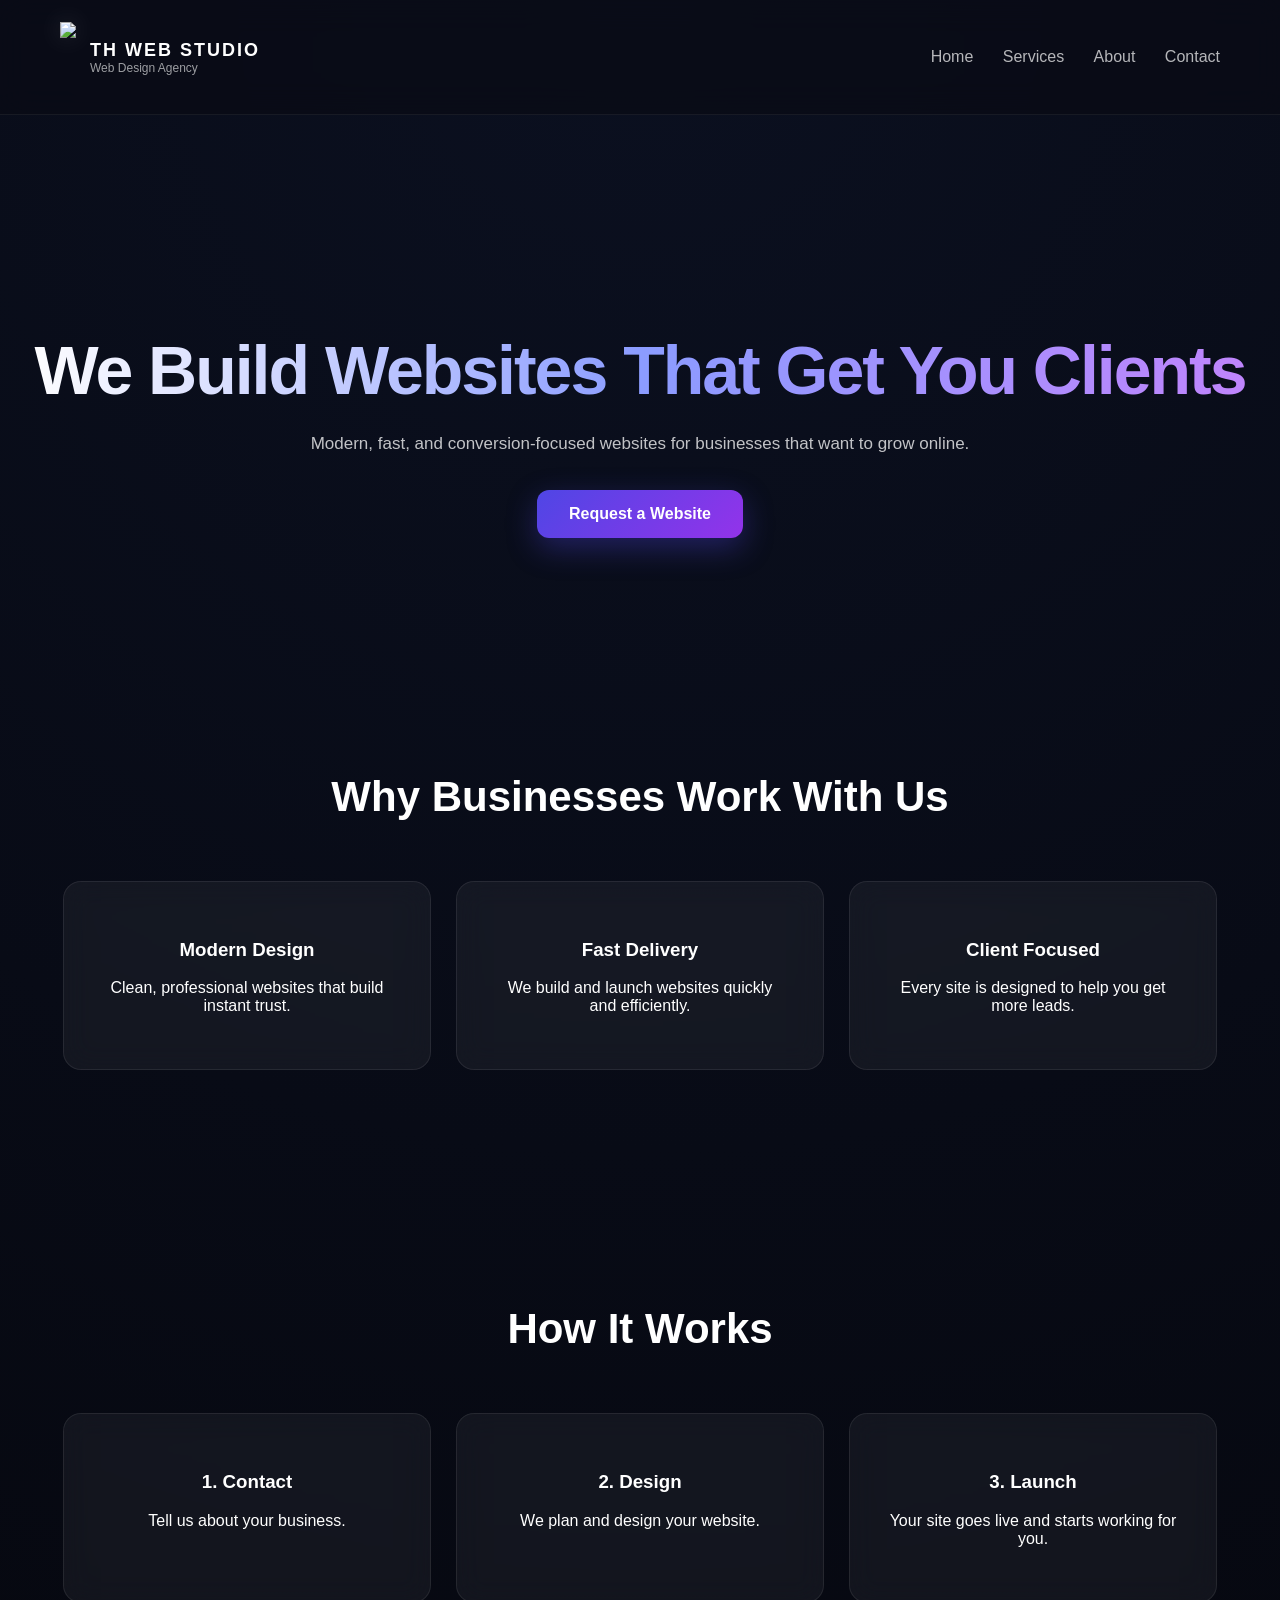
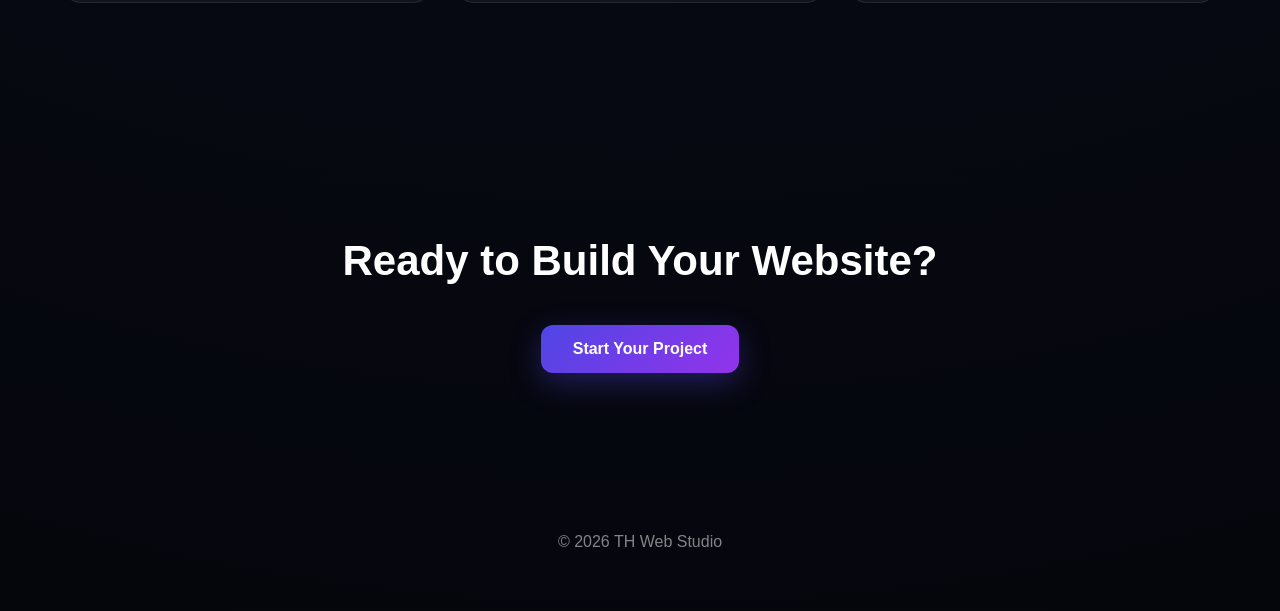
==== index.html @ d5290f15 "Update index.html" ====
<!DOCTYPE html>

<html>

<head>

<title>TH Web Studio</title>

<link rel="stylesheet" href="style.css">

</head>

<body>

<header>

  <div class="logo">

    <img src="logo.png">

    <div>

      <div class="brand-title">TH WEB STUDIO</div>

      <div class="brand-sub">Web Design Agency</div>

    </div>

  </div>

  <nav>

    <a href="index.html">Home</a>

    <a href="services.html">Services</a>

    <a href="about.html">About</a>

    <a href="contact.html">Contact</a>

  </nav>

</header>

<section class="hero">

  <h1>We Build Websites That Get You Clients</h1>

  <p>Modern, fast, and conversion-focused websites for businesses that want to grow online.</p>

  <a class="btn" href="contact.html">Request a Website</a>

</section>

<section class="section">

  <h1>Why Businesses Work With Us</h1>

  <div class="cards">

    <div class="card">

      <h3>Modern Design</h3>

      <p>Clean, professional websites that build instant trust.</p>

    </div>

    <div class="card">

      <h3>Fast Delivery</h3>

      <p>We build and launch websites quickly and efficiently.</p>

    </div>

    <div class="card">

      <h3>Client Focused</h3>

      <p>Every site is designed to help you get more leads.</p>

    </div>

  </div>

</section>

<section class="section">

  <h1>How It Works</h1>

  <div class="cards">

    <div class="card">

      <h3>1. Contact</h3>

      <p>Tell us about your business.</p>

    </div>

    <div class="card">

      <h3>2. Design</h3>

      <p>We plan and design your website.</p>

    </div>

    <div class="card">

      <h3>3. Launch</h3>

      <p>Your site goes live and starts working for you.</p>

    </div>

  </div>

</section>

<section class="section">

  <h1>Ready to Build Your Website?</h1>

  <a class="btn" href="contact.html">Start Your Project</a>

</section>

<footer>© 2026 TH Web Studio</footer>

</body>

</html>
---- style.css ----
body {
  margin: 0;
  font-family: Arial, sans-serif;
  background: radial-gradient(circle at top, #0b1020, #05060c);
  color: white;
  overflow-x: hidden;
}

/* ===== HEADER ===== */
header {
  display: flex;
  justify-content: space-between;
  align-items: center;
  padding: 22px 60px;
  position: sticky;
  top: 0;
  background: rgba(10, 12, 20, 0.65);
  backdrop-filter: blur(16px);
  border-bottom: 1px solid rgba(255,255,255,0.06);
  z-index: 100;
}

.logo {
  display: flex;
  align-items: center;
  gap: 14px;
}

.logo img {
  height: 70px;
  width: auto;
  filter: drop-shadow(0 0 12px rgba(255,255,255,0.15));
}

.brand-title {
  font-size: 18px;
  font-weight: bold;
  letter-spacing: 2px;
}

.brand-sub {
  font-size: 12px;
  opacity: 0.6;
}

nav a {
  color: white;
  text-decoration: none;
  margin-left: 25px;
  opacity: 0.7;
  position: relative;
  transition: 0.3s;
}

nav a:hover {
  opacity: 1;
}

nav a::after {
  content: "";
  position: absolute;
  left: 0;
  bottom: -6px;
  width: 0%;
  height: 2px;
  background: linear-gradient(90deg, #6366f1, #a855f7);
  transition: 0.3s;
}

nav a:hover::after {
  width: 100%;
}

/* ===== HERO (FINAL BOSS STYLE) ===== */
.hero {
  text-align: center;
  padding: 160px 20px 100px;
  animation: fadeUp 1s ease-out;
}

.hero h1 {
  font-size: 68px;
  margin-bottom: 20px;
  letter-spacing: -2px;
  background: linear-gradient(90deg, #ffffff, #8b9cff, #c084fc);
  -webkit-background-clip: text;
  -webkit-text-fill-color: transparent;
}

.hero p {
  max-width: 700px;
  margin: auto;
  opacity: 0.75;
  line-height: 1.8;
  font-size: 17px;
}

/* ===== BUTTON ===== */
.btn {
  display: inline-block;
  padding: 15px 32px;
  background: linear-gradient(135deg, #4f46e5, #9333ea);
  color: white;
  text-decoration: none;
  font-weight: bold;
  border-radius: 12px;
  margin-top: 30px;
  transition: 0.3s;
  box-shadow: 0 10px 30px rgba(79, 70, 229, 0.35);
}

.btn:hover {
  transform: translateY(-4px) scale(1.05);
  box-shadow: 0 20px 50px rgba(79, 70, 229, 0.5);
}

/* ===== SECTIONS ===== */
.section {
  padding: 100px 20px;
  text-align: center;
}

.section h1 {
  font-size: 42px;
  margin-bottom: 10px;
}

/* ===== CARDS (PREMIUM GLASS) ===== */
.cards {
  display: flex;
  gap: 25px;
  justify-content: center;
  margin-top: 60px;
  flex-wrap: wrap;
}

.card {
  background: rgba(255,255,255,0.05);
  border: 1px solid rgba(255,255,255,0.08);
  padding: 38px;
  border-radius: 18px;
  width: 290px;
  backdrop-filter: blur(14px);
  transition: 0.4s;
}

.card:hover {
  transform: translateY(-12px) scale(1.03);
  background: rgba(255,255,255,0.08);
}

/* ===== FORM ===== */
form {
  max-width: 520px;
  margin: auto;
  display: flex;
  flex-direction: column;
  gap: 15px;
}

input, textarea {
  padding: 14px;
  border-radius: 10px;
  border: none;
  outline: none;
  background: rgba(255,255,255,0.06);
  color: white;
}

/* ===== FOOTER ===== */
footer {
  text-align: center;
  padding: 60px;
  opacity: 0.5;
}

/* ===== ANIMATION ===== */
@keyframes fadeUp {
  from {
    opacity: 0;
    transform: translateY(20px);
  }
  to {
    opacity: 1;
    transform: translateY(0);
  }
}
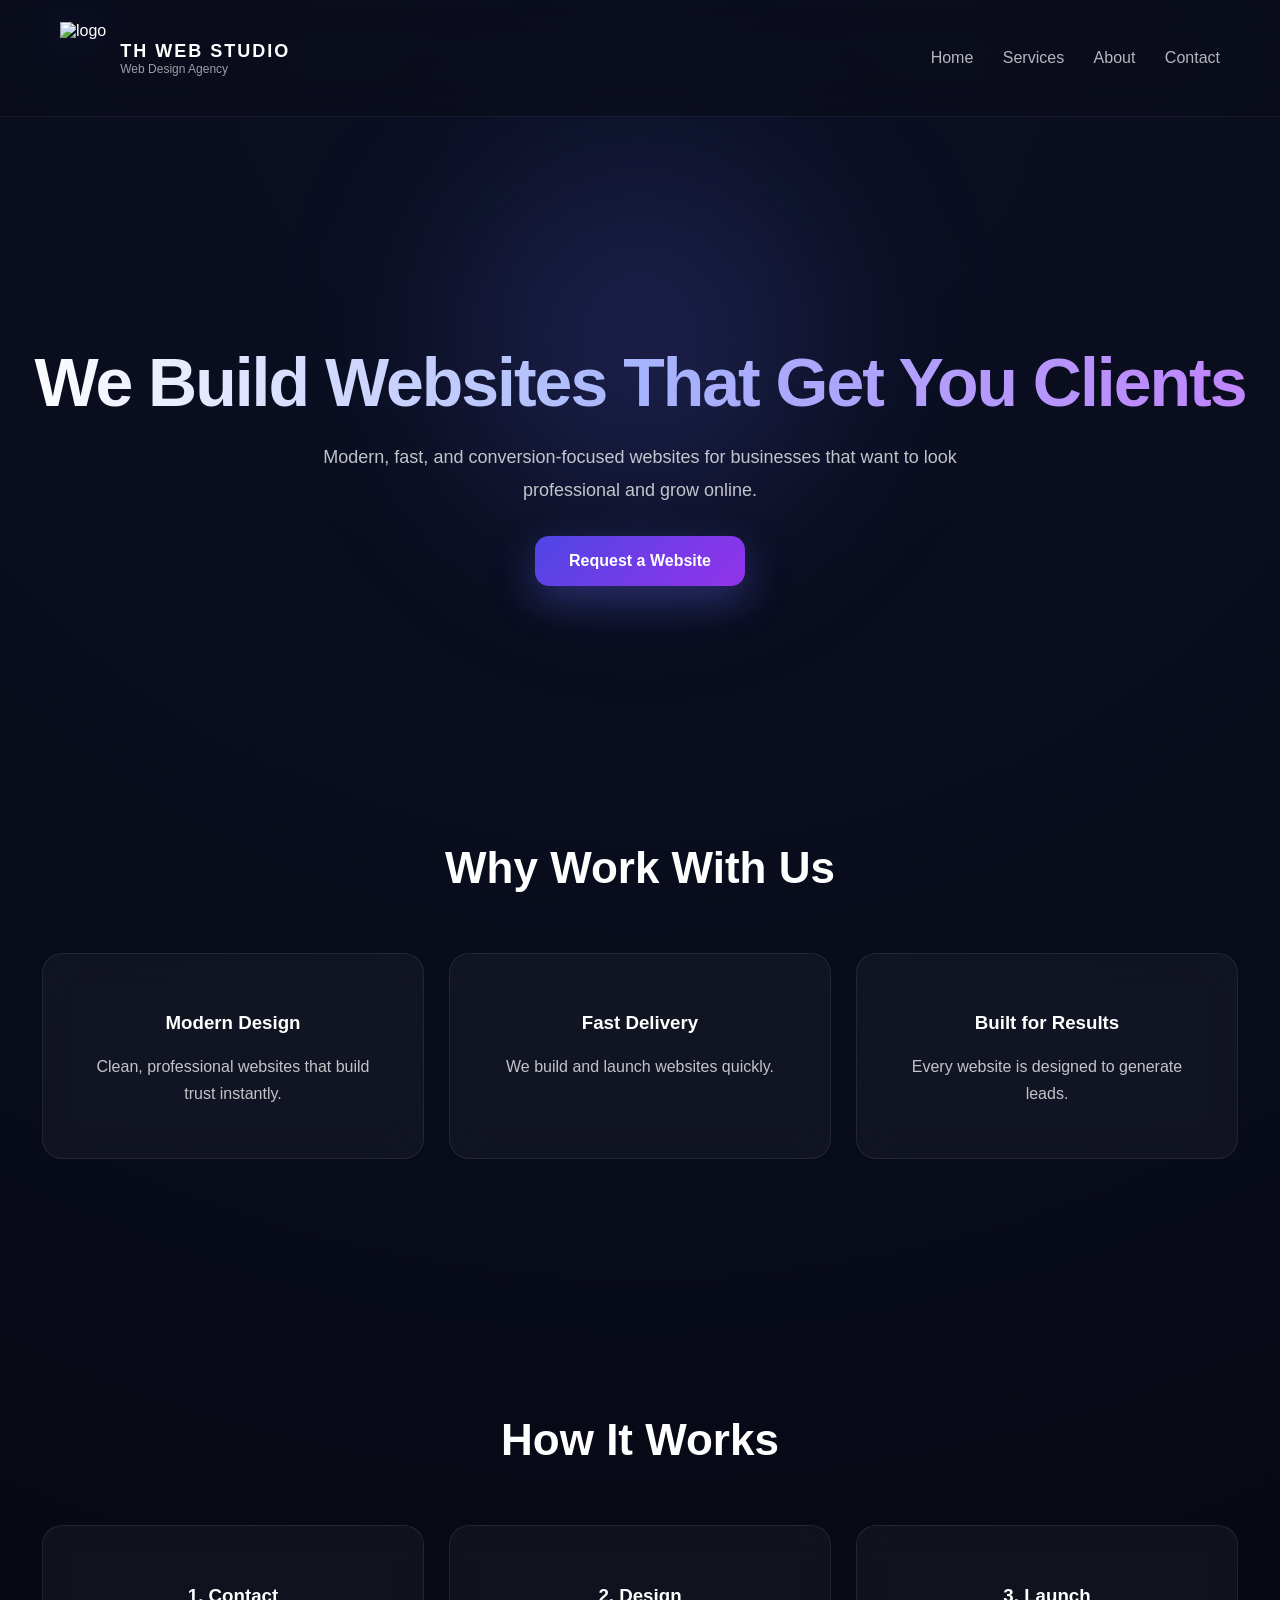
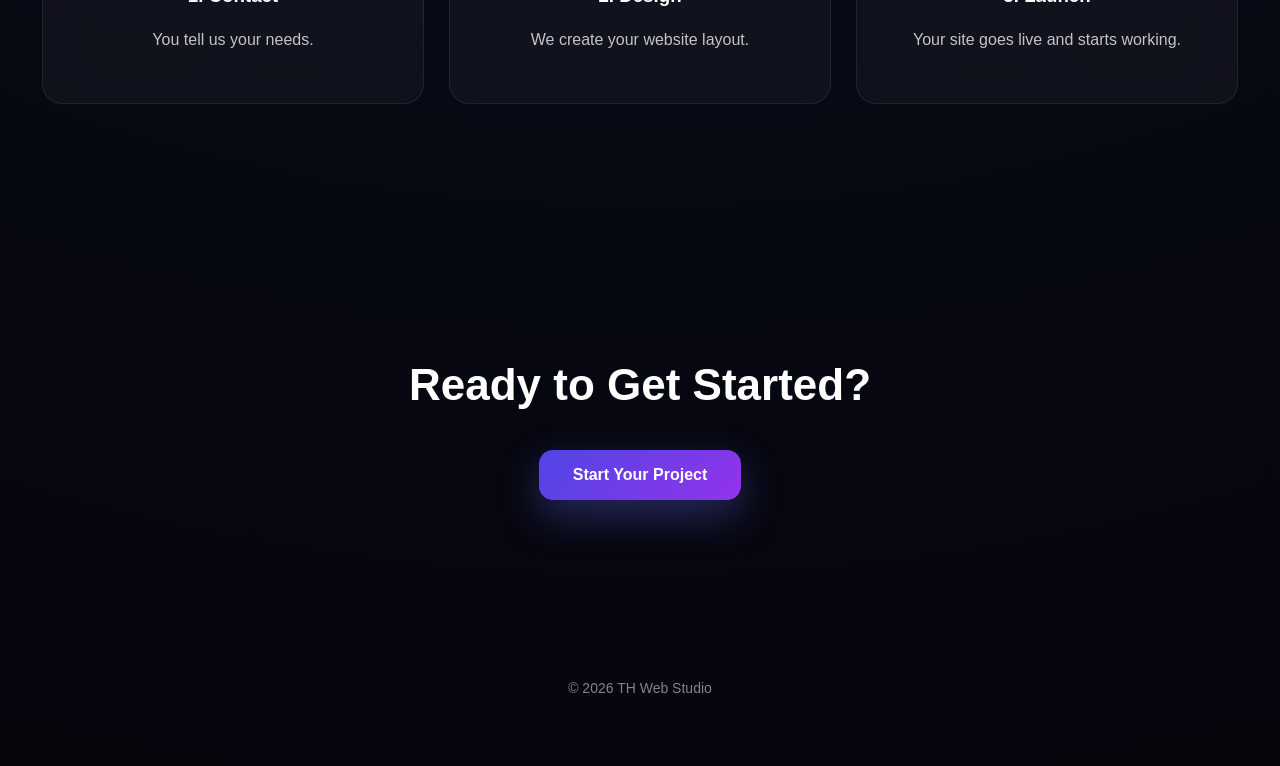
==== commit 4bd64ee4: "Update index.html" ====
--- a/index.html
+++ b/index.html
@@ -1,135 +1,83 @@
 <!DOCTYPE html>
-
 <html>
-
 <head>
-
-<title>TH Web Studio</title>
-
-<link rel="stylesheet" href="style.css">
-
+  <title>TH Web Studio</title>
+  <link rel="stylesheet" href="style.css">
 </head>
 
 <body>
 
 <header>
-
   <div class="logo">
-
-    <img src="logo.png">
-
+    <img src="logo.png" alt="logo">
     <div>
-
       <div class="brand-title">TH WEB STUDIO</div>
-
       <div class="brand-sub">Web Design Agency</div>
-
     </div>
-
   </div>
 
   <nav>
-
-    <a href="index.html">Home</a>
-
-    <a href="services.html">Services</a>
-
-    <a href="about.html">About</a>
-
-    <a href="contact.html">Contact</a>
-
+    <a href="./index.html">Home</a>
+    <a href="./services.html">Services</a>
+    <a href="./about.html">About</a>
+    <a href="./contact.html">Contact</a>
   </nav>
-
 </header>
 
 <section class="hero">
-
   <h1>We Build Websites That Get You Clients</h1>
-
-  <p>Modern, fast, and conversion-focused websites for businesses that want to grow online.</p>
-
-  <a class="btn" href="contact.html">Request a Website</a>
-
+  <p>Modern, fast, and conversion-focused websites for businesses that want to look professional and grow online.</p>
+  <a class="btn" href="./contact.html">Request a Website</a>
 </section>
 
 <section class="section">
-
-  <h1>Why Businesses Work With Us</h1>
+  <h1>Why Work With Us</h1>
 
   <div class="cards">
-
     <div class="card">
-
       <h3>Modern Design</h3>
-
-      <p>Clean, professional websites that build instant trust.</p>
-
+      <p>Clean, professional websites that build trust instantly.</p>
     </div>
 
     <div class="card">
-
       <h3>Fast Delivery</h3>
-
-      <p>We build and launch websites quickly and efficiently.</p>
-
+      <p>We build and launch websites quickly.</p>
     </div>
 
     <div class="card">
-
-      <h3>Client Focused</h3>
-
-      <p>Every site is designed to help you get more leads.</p>
-
+      <h3>Built for Results</h3>
+      <p>Every website is designed to generate leads.</p>
     </div>
-
   </div>
-
 </section>
 
 <section class="section">
-
   <h1>How It Works</h1>
 
   <div class="cards">
-
     <div class="card">
-
       <h3>1. Contact</h3>
-
-      <p>Tell us about your business.</p>
-
+      <p>You tell us your needs.</p>
     </div>
 
     <div class="card">
-
       <h3>2. Design</h3>
-
-      <p>We plan and design your website.</p>
-
+      <p>We create your website layout.</p>
     </div>
 
     <div class="card">
-
       <h3>3. Launch</h3>
-
-      <p>Your site goes live and starts working for you.</p>
-
+      <p>Your site goes live and starts working.</p>
     </div>
-
   </div>
-
 </section>
 
 <section class="section">
-
-  <h1>Ready to Build Your Website?</h1>
-
-  <a class="btn" href="contact.html">Start Your Project</a>
-
+  <h1>Ready to Get Started?</h1>
+  <a class="btn" href="./contact.html">Start Your Project</a>
 </section>
 
 <footer>© 2026 TH Web Studio</footer>
 
 </body>
-
 </html>
--- a/style.css
+++ b/style.css
@@ -1,187 +1,375 @@
 body {
+
   margin: 0;
+
   font-family: Arial, sans-serif;
-  background: radial-gradient(circle at top, #0b1020, #05060c);
+
+  background: radial-gradient(circle at top, #0b1025, #05060c);
+
   color: white;
+
   overflow-x: hidden;
+
 }
 
 /* ===== HEADER ===== */
+
 header {
+
   display: flex;
+
   justify-content: space-between;
+
   align-items: center;
+
   padding: 22px 60px;
+
   position: sticky;
+
   top: 0;
-  background: rgba(10, 12, 20, 0.65);
-  backdrop-filter: blur(16px);
+
+  background: rgba(10, 12, 25, 0.6);
+
+  backdrop-filter: blur(18px);
+
   border-bottom: 1px solid rgba(255,255,255,0.06);
+
   z-index: 100;
+
 }
 
 .logo {
+
   display: flex;
+
   align-items: center;
+
   gap: 14px;
+
 }
 
 .logo img {
-  height: 70px;
+
+  height: 72px;
+
   width: auto;
-  filter: drop-shadow(0 0 12px rgba(255,255,255,0.15));
+
+  filter: drop-shadow(0 0 18px rgba(120,120,255,0.25));
+
 }
 
 .brand-title {
+
   font-size: 18px;
+
   font-weight: bold;
+
   letter-spacing: 2px;
+
 }
 
 .brand-sub {
+
   font-size: 12px;
+
   opacity: 0.6;
-}
+
+}
+
+/* ===== NAV ===== */
 
 nav a {
+
   color: white;
+
   text-decoration: none;
+
   margin-left: 25px;
+
   opacity: 0.7;
+
   position: relative;
+
   transition: 0.3s;
+
 }
 
 nav a:hover {
+
   opacity: 1;
+
 }
 
 nav a::after {
+
   content: "";
+
   position: absolute;
+
+  bottom: -6px;
+
   left: 0;
-  bottom: -6px;
+
   width: 0%;
+
   height: 2px;
+
   background: linear-gradient(90deg, #6366f1, #a855f7);
+
   transition: 0.3s;
+
 }
 
 nav a:hover::after {
+
   width: 100%;
-}
-
-/* ===== HERO (FINAL BOSS STYLE) ===== */
+
+}
+
+/* ===== HERO ===== */
+
 .hero {
+
   text-align: center;
-  padding: 160px 20px 100px;
-  animation: fadeUp 1s ease-out;
+
+  padding: 170px 20px 110px;
+
+  position: relative;
+
+}
+
+.hero::before {
+
+  content: "";
+
+  position: absolute;
+
+  top: -100px;
+
+  left: 50%;
+
+  transform: translateX(-50%);
+
+  width: 650px;
+
+  height: 650px;
+
+  background: radial-gradient(circle, rgba(99,102,241,0.25), transparent 60%);
+
+  filter: blur(70px);
+
+  z-index: -1;
+
 }
 
 .hero h1 {
+
   font-size: 68px;
+
   margin-bottom: 20px;
+
   letter-spacing: -2px;
-  background: linear-gradient(90deg, #ffffff, #8b9cff, #c084fc);
+
+  background: linear-gradient(90deg, #ffffff, #a5b4fc, #c084fc);
+
   -webkit-background-clip: text;
+
   -webkit-text-fill-color: transparent;
+
 }
 
 .hero p {
-  max-width: 700px;
+
+  max-width: 720px;
+
   margin: auto;
+
   opacity: 0.75;
+
   line-height: 1.8;
-  font-size: 17px;
+
+  font-size: 18px;
+
 }
 
 /* ===== BUTTON ===== */
+
 .btn {
+
   display: inline-block;
-  padding: 15px 32px;
+
+  padding: 16px 34px;
+
   background: linear-gradient(135deg, #4f46e5, #9333ea);
+
   color: white;
+
   text-decoration: none;
+
   font-weight: bold;
+
+  border-radius: 14px;
+
+  margin-top: 30px;
+
+  transition: 0.3s;
+
+  box-shadow: 0 15px 40px rgba(99, 102, 241, 0.35);
+
+}
+
+.btn:hover {
+
+  transform: translateY(-5px) scale(1.05);
+
+  box-shadow: 0 25px 60px rgba(99, 102, 241, 0.55);
+
+}
+
+/* ===== SECTIONS ===== */
+
+.section {
+
+  padding: 110px 20px;
+
+  text-align: center;
+
+}
+
+.section h1 {
+
+  font-size: 44px;
+
+  margin-bottom: 10px;
+
+}
+
+.section p {
+
+  max-width: 750px;
+
+  margin: 10px auto;
+
+  opacity: 0.75;
+
+  line-height: 1.7;
+
+}
+
+/* ===== CARDS ===== */
+
+.cards {
+
+  display: flex;
+
+  gap: 25px;
+
+  justify-content: center;
+
+  margin-top: 60px;
+
+  flex-wrap: wrap;
+
+}
+
+.card {
+
+  background: rgba(255,255,255,0.04);
+
+  border: 1px solid rgba(255,255,255,0.08);
+
+  padding: 40px;
+
+  border-radius: 20px;
+
+  width: 300px;
+
+  backdrop-filter: blur(18px);
+
+  transition: 0.35s;
+
+}
+
+.card:hover {
+
+  transform: translateY(-14px) scale(1.04);
+
+  background: rgba(255,255,255,0.07);
+
+  border-color: rgba(165,180,252,0.3);
+
+}
+
+/* ===== FORM ===== */
+
+form {
+
+  max-width: 520px;
+
+  margin: auto;
+
+  display: flex;
+
+  flex-direction: column;
+
+  gap: 15px;
+
+}
+
+input, textarea {
+
+  padding: 14px;
+
   border-radius: 12px;
-  margin-top: 30px;
-  transition: 0.3s;
-  box-shadow: 0 10px 30px rgba(79, 70, 229, 0.35);
-}
-
-.btn:hover {
-  transform: translateY(-4px) scale(1.05);
-  box-shadow: 0 20px 50px rgba(79, 70, 229, 0.5);
-}
-
-/* ===== SECTIONS ===== */
-.section {
-  padding: 100px 20px;
+
+  border: none;
+
+  outline: none;
+
+  background: rgba(255,255,255,0.06);
+
+  color: white;
+
+}
+
+/* ===== FOOTER ===== */
+
+footer {
+
   text-align: center;
-}
-
-.section h1 {
-  font-size: 42px;
-  margin-bottom: 10px;
-}
-
-/* ===== CARDS (PREMIUM GLASS) ===== */
-.cards {
-  display: flex;
-  gap: 25px;
-  justify-content: center;
-  margin-top: 60px;
-  flex-wrap: wrap;
-}
-
-.card {
-  background: rgba(255,255,255,0.05);
-  border: 1px solid rgba(255,255,255,0.08);
-  padding: 38px;
-  border-radius: 18px;
-  width: 290px;
-  backdrop-filter: blur(14px);
-  transition: 0.4s;
-}
-
-.card:hover {
-  transform: translateY(-12px) scale(1.03);
-  background: rgba(255,255,255,0.08);
-}
-
-/* ===== FORM ===== */
-form {
-  max-width: 520px;
-  margin: auto;
-  display: flex;
-  flex-direction: column;
-  gap: 15px;
-}
-
-input, textarea {
-  padding: 14px;
-  border-radius: 10px;
-  border: none;
-  outline: none;
-  background: rgba(255,255,255,0.06);
-  color: white;
-}
-
-/* ===== FOOTER ===== */
-footer {
-  text-align: center;
-  padding: 60px;
+
+  padding: 70px;
+
   opacity: 0.5;
-}
-
-/* ===== ANIMATION ===== */
-@keyframes fadeUp {
+
+  font-size: 14px;
+
+}
+
+/* ===== PAGE ANIMATION ===== */
+
+body {
+
+  animation: fadeIn 0.8s ease-out;
+
+}
+
+@keyframes fadeIn {
+
   from {
+
     opacity: 0;
-    transform: translateY(20px);
+
+    transform: scale(0.98);
+
   }
+
   to {
+
     opacity: 1;
-    transform: translateY(0);
+
+    transform: scale(1);
+
   }
-}
+
+}
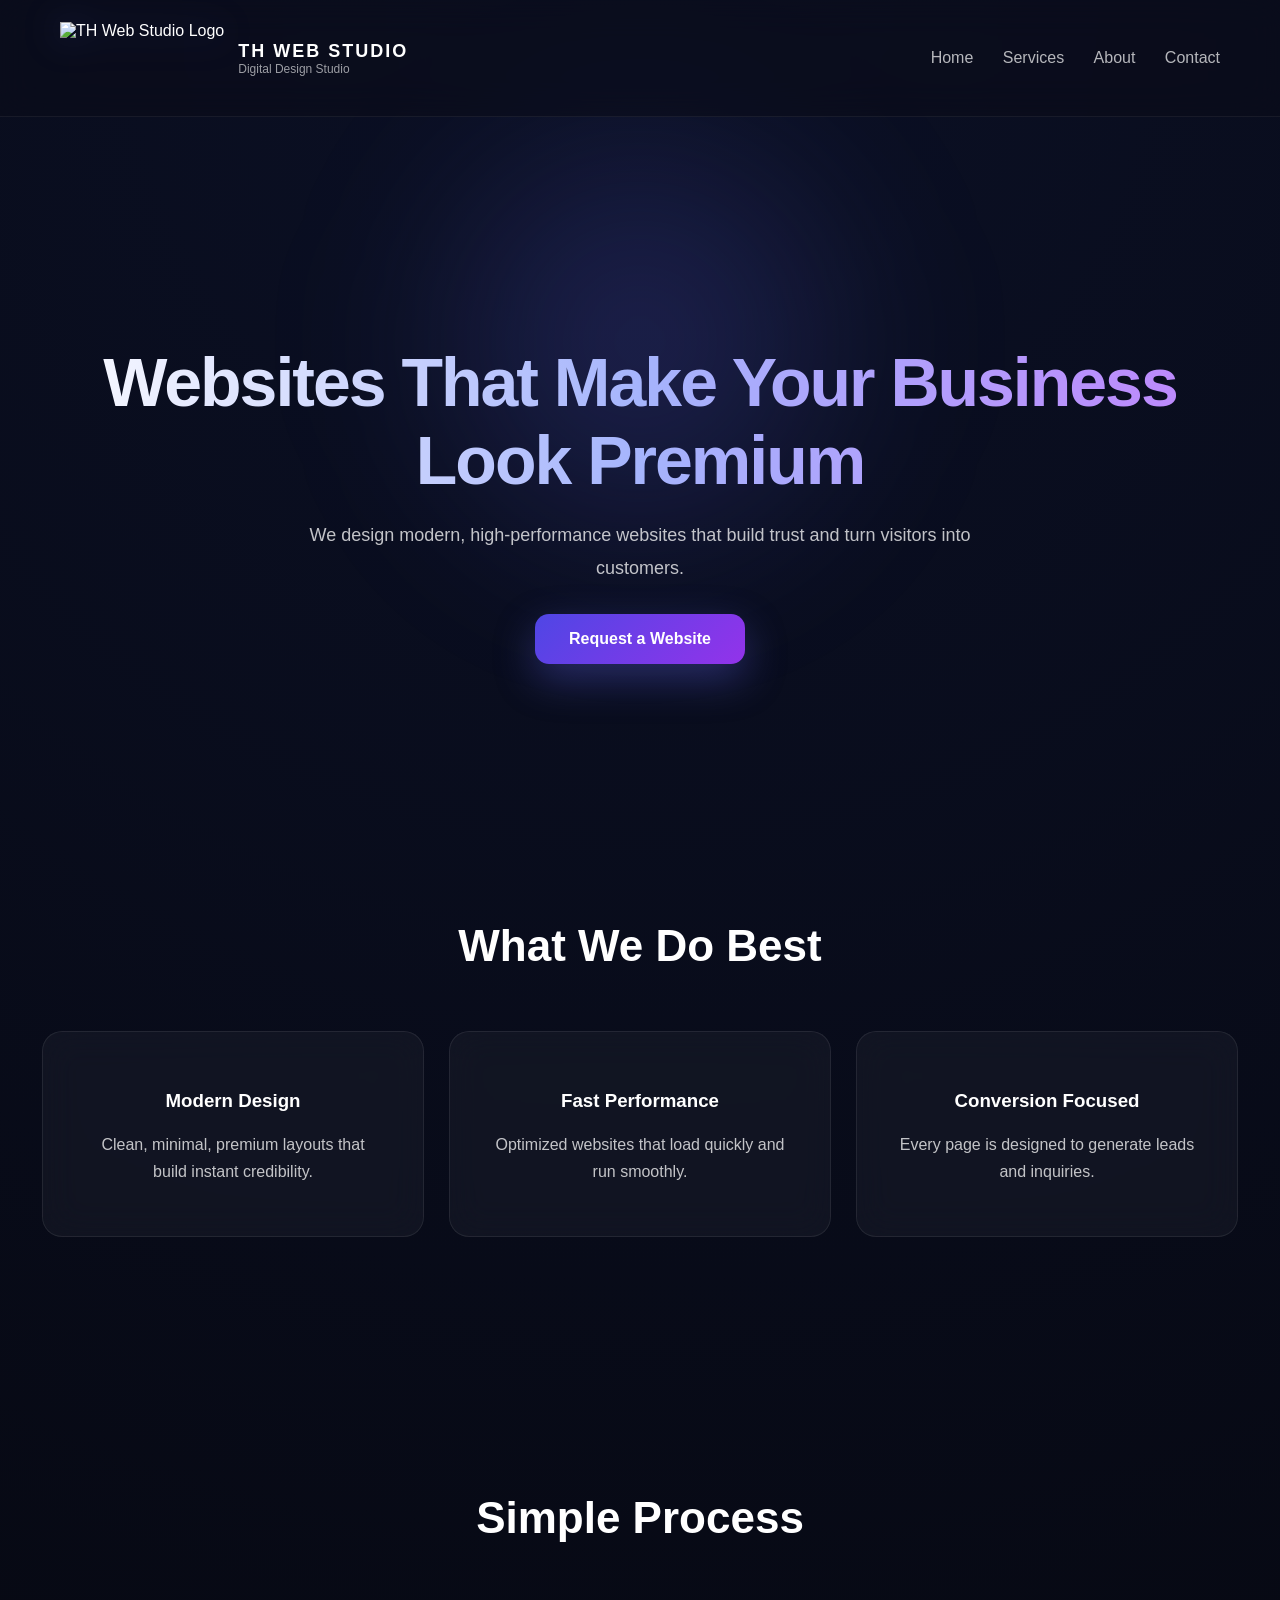
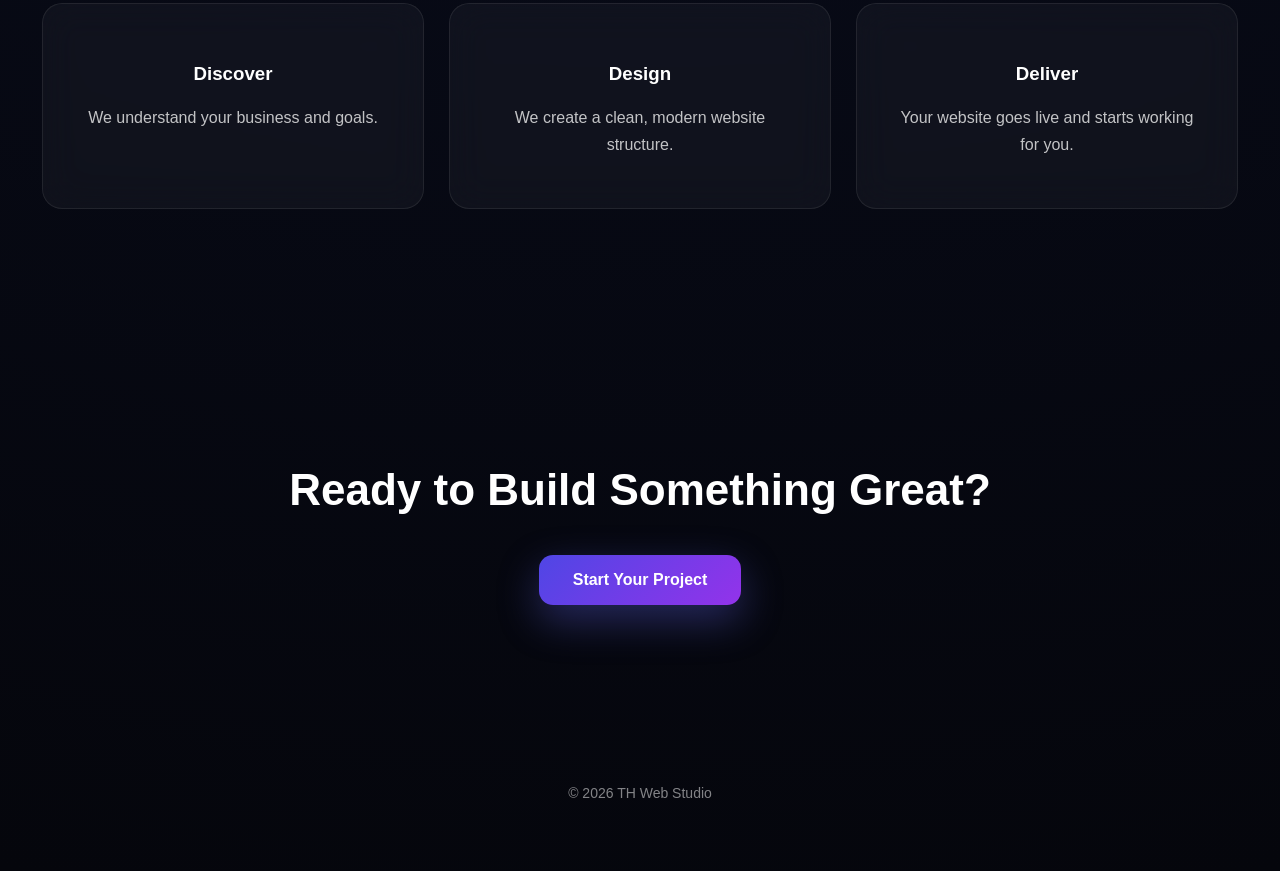
==== commit 79d6d934: "Update index.html" ====
--- a/index.html
+++ b/index.html
@@ -9,10 +9,10 @@
 
 <header>
   <div class="logo">
-    <img src="logo.png" alt="logo">
+    <img src="logo.png" alt="TH Web Studio Logo">
     <div>
       <div class="brand-title">TH WEB STUDIO</div>
-      <div class="brand-sub">Web Design Agency</div>
+      <div class="brand-sub">Digital Design Studio</div>
     </div>
   </div>
 
@@ -25,55 +25,58 @@
 </header>
 
 <section class="hero">
-  <h1>We Build Websites That Get You Clients</h1>
-  <p>Modern, fast, and conversion-focused websites for businesses that want to look professional and grow online.</p>
+  <h1>Websites That Make Your Business Look Premium</h1>
+  <p>
+    We design modern, high-performance websites that build trust and turn visitors into customers.
+  </p>
+
   <a class="btn" href="./contact.html">Request a Website</a>
 </section>
 
 <section class="section">
-  <h1>Why Work With Us</h1>
+  <h1>What We Do Best</h1>
 
   <div class="cards">
     <div class="card">
       <h3>Modern Design</h3>
-      <p>Clean, professional websites that build trust instantly.</p>
+      <p>Clean, minimal, premium layouts that build instant credibility.</p>
     </div>
 
     <div class="card">
-      <h3>Fast Delivery</h3>
-      <p>We build and launch websites quickly.</p>
+      <h3>Fast Performance</h3>
+      <p>Optimized websites that load quickly and run smoothly.</p>
     </div>
 
     <div class="card">
-      <h3>Built for Results</h3>
-      <p>Every website is designed to generate leads.</p>
+      <h3>Conversion Focused</h3>
+      <p>Every page is designed to generate leads and inquiries.</p>
     </div>
   </div>
 </section>
 
 <section class="section">
-  <h1>How It Works</h1>
+  <h1>Simple Process</h1>
 
   <div class="cards">
     <div class="card">
-      <h3>1. Contact</h3>
-      <p>You tell us your needs.</p>
+      <h3>Discover</h3>
+      <p>We understand your business and goals.</p>
     </div>
 
     <div class="card">
-      <h3>2. Design</h3>
-      <p>We create your website layout.</p>
+      <h3>Design</h3>
+      <p>We create a clean, modern website structure.</p>
     </div>
 
     <div class="card">
-      <h3>3. Launch</h3>
-      <p>Your site goes live and starts working.</p>
+      <h3>Deliver</h3>
+      <p>Your website goes live and starts working for you.</p>
     </div>
   </div>
 </section>
 
 <section class="section">
-  <h1>Ready to Get Started?</h1>
+  <h1>Ready to Build Something Great?</h1>
   <a class="btn" href="./contact.html">Start Your Project</a>
 </section>
 
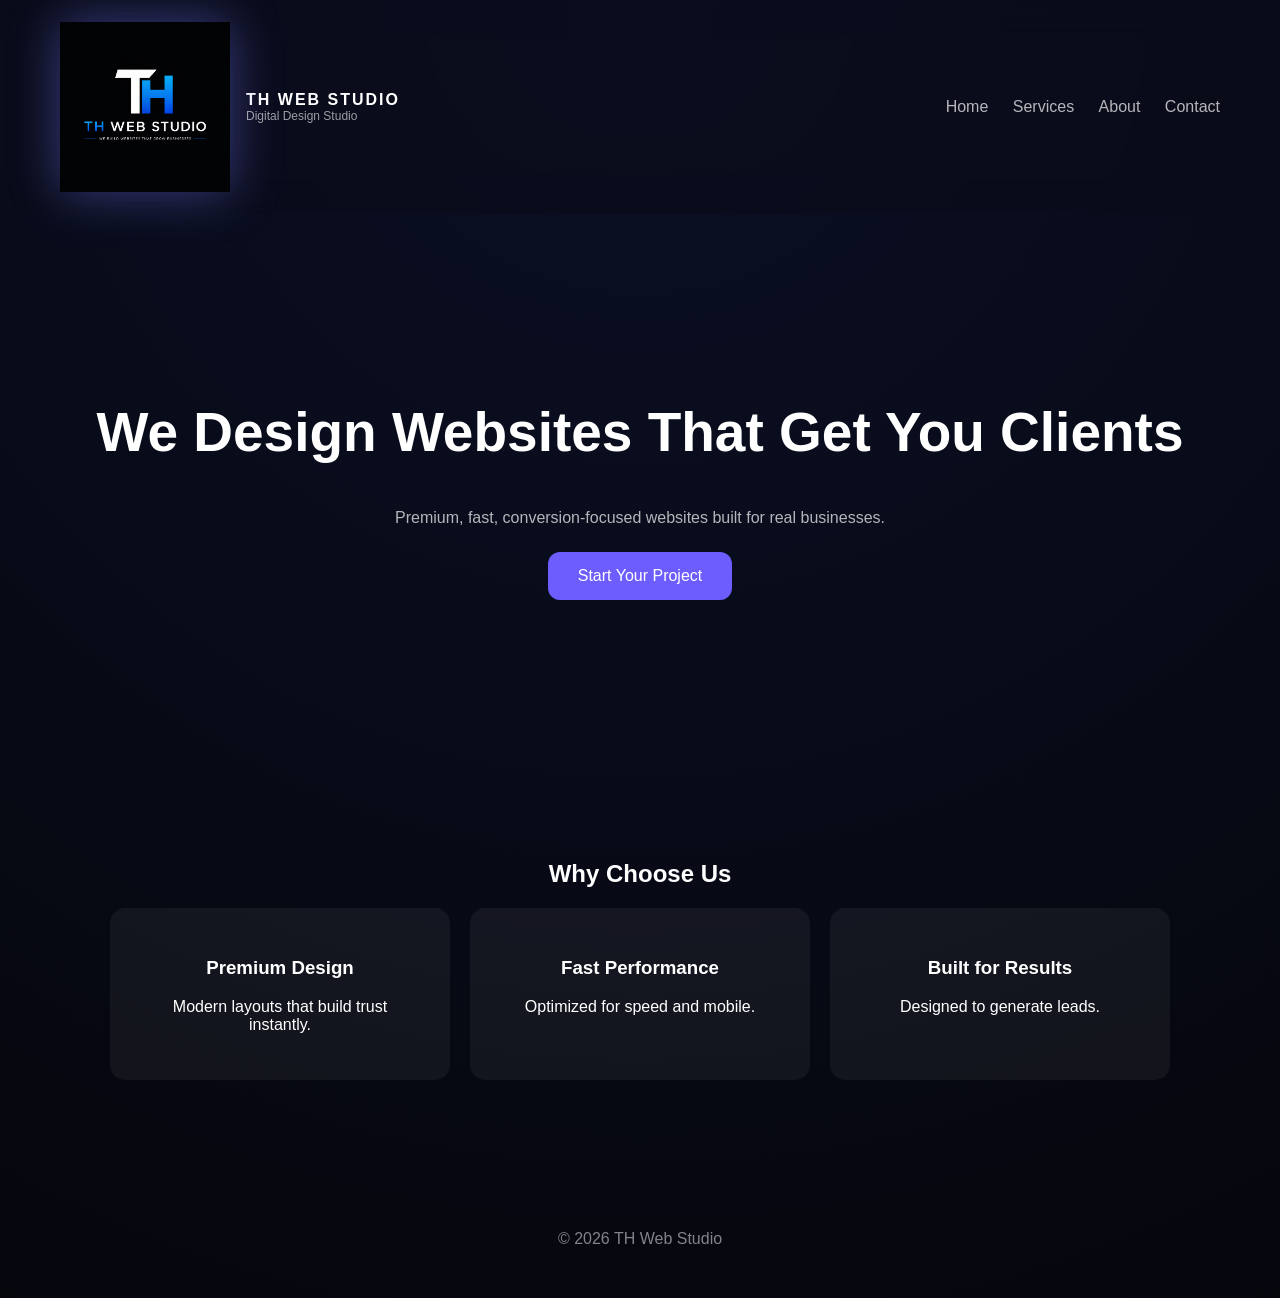
==== commit 251ac439: "Update index.html" ====
--- a/index.html
+++ b/index.html
@@ -9,7 +9,7 @@
 
 <header>
   <div class="logo">
-    <img src="logo.png" alt="TH Web Studio Logo">
+    <img src="./logo.PNG" alt="TH Web Studio Logo">
     <div>
       <div class="brand-title">TH WEB STUDIO</div>
       <div class="brand-sub">Digital Design Studio</div>
@@ -25,59 +25,30 @@
 </header>
 
 <section class="hero">
-  <h1>Websites That Make Your Business Look Premium</h1>
-  <p>
-    We design modern, high-performance websites that build trust and turn visitors into customers.
-  </p>
-
-  <a class="btn" href="./contact.html">Request a Website</a>
+  <h1>We Design Websites That Get You Clients</h1>
+  <p>Premium, fast, conversion-focused websites built for real businesses.</p>
+  <a class="btn" href="./contact.html">Start Your Project</a>
 </section>
 
 <section class="section">
-  <h1>What We Do Best</h1>
+  <h1>Why Choose Us</h1>
 
   <div class="cards">
     <div class="card">
-      <h3>Modern Design</h3>
-      <p>Clean, minimal, premium layouts that build instant credibility.</p>
+      <h3>Premium Design</h3>
+      <p>Modern layouts that build trust instantly.</p>
     </div>
 
     <div class="card">
       <h3>Fast Performance</h3>
-      <p>Optimized websites that load quickly and run smoothly.</p>
+      <p>Optimized for speed and mobile.</p>
     </div>
 
     <div class="card">
-      <h3>Conversion Focused</h3>
-      <p>Every page is designed to generate leads and inquiries.</p>
+      <h3>Built for Results</h3>
+      <p>Designed to generate leads.</p>
     </div>
   </div>
-</section>
-
-<section class="section">
-  <h1>Simple Process</h1>
-
-  <div class="cards">
-    <div class="card">
-      <h3>Discover</h3>
-      <p>We understand your business and goals.</p>
-    </div>
-
-    <div class="card">
-      <h3>Design</h3>
-      <p>We create a clean, modern website structure.</p>
-    </div>
-
-    <div class="card">
-      <h3>Deliver</h3>
-      <p>Your website goes live and starts working for you.</p>
-    </div>
-  </div>
-</section>
-
-<section class="section">
-  <h1>Ready to Build Something Great?</h1>
-  <a class="btn" href="./contact.html">Start Your Project</a>
 </section>
 
 <footer>© 2026 TH Web Studio</footer>
--- a/style.css
+++ b/style.css
@@ -1,375 +1,131 @@
 body {
-
   margin: 0;
-
   font-family: Arial, sans-serif;
-
   background: radial-gradient(circle at top, #0b1025, #05060c);
-
   color: white;
-
   overflow-x: hidden;
-
 }
 
 /* ===== HEADER ===== */
-
 header {
-
   display: flex;
-
   justify-content: space-between;
-
   align-items: center;
-
   padding: 22px 60px;
-
+  background: rgba(10, 12, 25, 0.6);
+  backdrop-filter: blur(20px);
   position: sticky;
-
   top: 0;
-
-  background: rgba(10, 12, 25, 0.6);
-
-  backdrop-filter: blur(18px);
-
-  border-bottom: 1px solid rgba(255,255,255,0.06);
-
-  z-index: 100;
-
 }
 
+/* ===== LOGO (ONLY UPGRADE) ===== */
 .logo {
-
   display: flex;
-
   align-items: center;
-
-  gap: 14px;
-
+  gap: 16px;
 }
 
 .logo img {
-
-  height: 72px;
-
+  height: 170px; /* 🔥 BIG ELITE LOGO */
   width: auto;
-
-  filter: drop-shadow(0 0 18px rgba(120,120,255,0.25));
-
+  object-fit: contain;
+  filter: drop-shadow(0 0 25px rgba(120,120,255,0.45));
+  transition: 0.3s ease;
 }
 
+.logo img:hover {
+  transform: scale(1.08);
+}
+
+/* TEXT */
 .brand-title {
-
-  font-size: 18px;
-
   font-weight: bold;
-
   letter-spacing: 2px;
-
 }
 
 .brand-sub {
-
   font-size: 12px;
-
   opacity: 0.6;
-
 }
 
 /* ===== NAV ===== */
-
 nav a {
-
   color: white;
-
   text-decoration: none;
-
-  margin-left: 25px;
-
+  margin-left: 20px;
   opacity: 0.7;
-
-  position: relative;
-
-  transition: 0.3s;
-
 }
 
 nav a:hover {
-
   opacity: 1;
-
-}
-
-nav a::after {
-
-  content: "";
-
-  position: absolute;
-
-  bottom: -6px;
-
-  left: 0;
-
-  width: 0%;
-
-  height: 2px;
-
-  background: linear-gradient(90deg, #6366f1, #a855f7);
-
-  transition: 0.3s;
-
-}
-
-nav a:hover::after {
-
-  width: 100%;
-
 }
 
 /* ===== HERO ===== */
-
 .hero {
-
   text-align: center;
-
-  padding: 170px 20px 110px;
-
-  position: relative;
-
-}
-
-.hero::before {
-
-  content: "";
-
-  position: absolute;
-
-  top: -100px;
-
-  left: 50%;
-
-  transform: translateX(-50%);
-
-  width: 650px;
-
-  height: 650px;
-
-  background: radial-gradient(circle, rgba(99,102,241,0.25), transparent 60%);
-
-  filter: blur(70px);
-
-  z-index: -1;
-
+  padding: 140px 20px;
 }
 
 .hero h1 {
-
-  font-size: 68px;
-
-  margin-bottom: 20px;
-
-  letter-spacing: -2px;
-
-  background: linear-gradient(90deg, #ffffff, #a5b4fc, #c084fc);
-
-  -webkit-background-clip: text;
-
-  -webkit-text-fill-color: transparent;
-
+  font-size: 55px;
 }
 
 .hero p {
-
-  max-width: 720px;
-
+  opacity: 0.7;
+  max-width: 700px;
   margin: auto;
-
-  opacity: 0.75;
-
-  line-height: 1.8;
-
-  font-size: 18px;
-
 }
 
 /* ===== BUTTON ===== */
-
 .btn {
-
   display: inline-block;
-
-  padding: 16px 34px;
-
-  background: linear-gradient(135deg, #4f46e5, #9333ea);
-
+  margin-top: 25px;
+  padding: 15px 30px;
+  background: #6d5dfc;
   color: white;
-
   text-decoration: none;
-
-  font-weight: bold;
-
-  border-radius: 14px;
-
-  margin-top: 30px;
-
-  transition: 0.3s;
-
-  box-shadow: 0 15px 40px rgba(99, 102, 241, 0.35);
-
-}
-
-.btn:hover {
-
-  transform: translateY(-5px) scale(1.05);
-
-  box-shadow: 0 25px 60px rgba(99, 102, 241, 0.55);
-
+  border-radius: 12px;
 }
 
 /* ===== SECTIONS ===== */
-
 .section {
-
-  padding: 110px 20px;
-
   text-align: center;
-
-}
-
-.section h1 {
-
-  font-size: 44px;
-
-  margin-bottom: 10px;
-
-}
-
-.section p {
-
-  max-width: 750px;
-
-  margin: 10px auto;
-
-  opacity: 0.75;
-
-  line-height: 1.7;
-
+  padding: 100px 20px;
 }
 
 /* ===== CARDS ===== */
-
 .cards {
-
   display: flex;
-
-  gap: 25px;
-
   justify-content: center;
-
-  margin-top: 60px;
-
+  gap: 20px;
   flex-wrap: wrap;
-
 }
 
 .card {
-
-  background: rgba(255,255,255,0.04);
-
-  border: 1px solid rgba(255,255,255,0.08);
-
-  padding: 40px;
-
-  border-radius: 20px;
-
-  width: 300px;
-
-  backdrop-filter: blur(18px);
-
-  transition: 0.35s;
-
-}
-
-.card:hover {
-
-  transform: translateY(-14px) scale(1.04);
-
-  background: rgba(255,255,255,0.07);
-
-  border-color: rgba(165,180,252,0.3);
-
+  width: 280px;
+  padding: 30px;
+  background: rgba(255,255,255,0.05);
+  border-radius: 15px;
 }
 
 /* ===== FORM ===== */
-
 form {
-
-  max-width: 520px;
-
+  max-width: 500px;
   margin: auto;
-
   display: flex;
-
   flex-direction: column;
-
-  gap: 15px;
-
+  gap: 10px;
 }
 
 input, textarea {
-
-  padding: 14px;
-
-  border-radius: 12px;
-
+  padding: 12px;
   border: none;
-
-  outline: none;
-
-  background: rgba(255,255,255,0.06);
-
-  color: white;
-
+  border-radius: 10px;
 }
 
 /* ===== FOOTER ===== */
-
 footer {
-
   text-align: center;
-
-  padding: 70px;
-
+  padding: 50px;
   opacity: 0.5;
-
-  font-size: 14px;
-
 }
-
-/* ===== PAGE ANIMATION ===== */
-
-body {
-
-  animation: fadeIn 0.8s ease-out;
-
-}
-
-@keyframes fadeIn {
-
-  from {
-
-    opacity: 0;
-
-    transform: scale(0.98);
-
-  }
-
-  to {
-
-    opacity: 1;
-
-    transform: scale(1);
-
-  }
-
-}
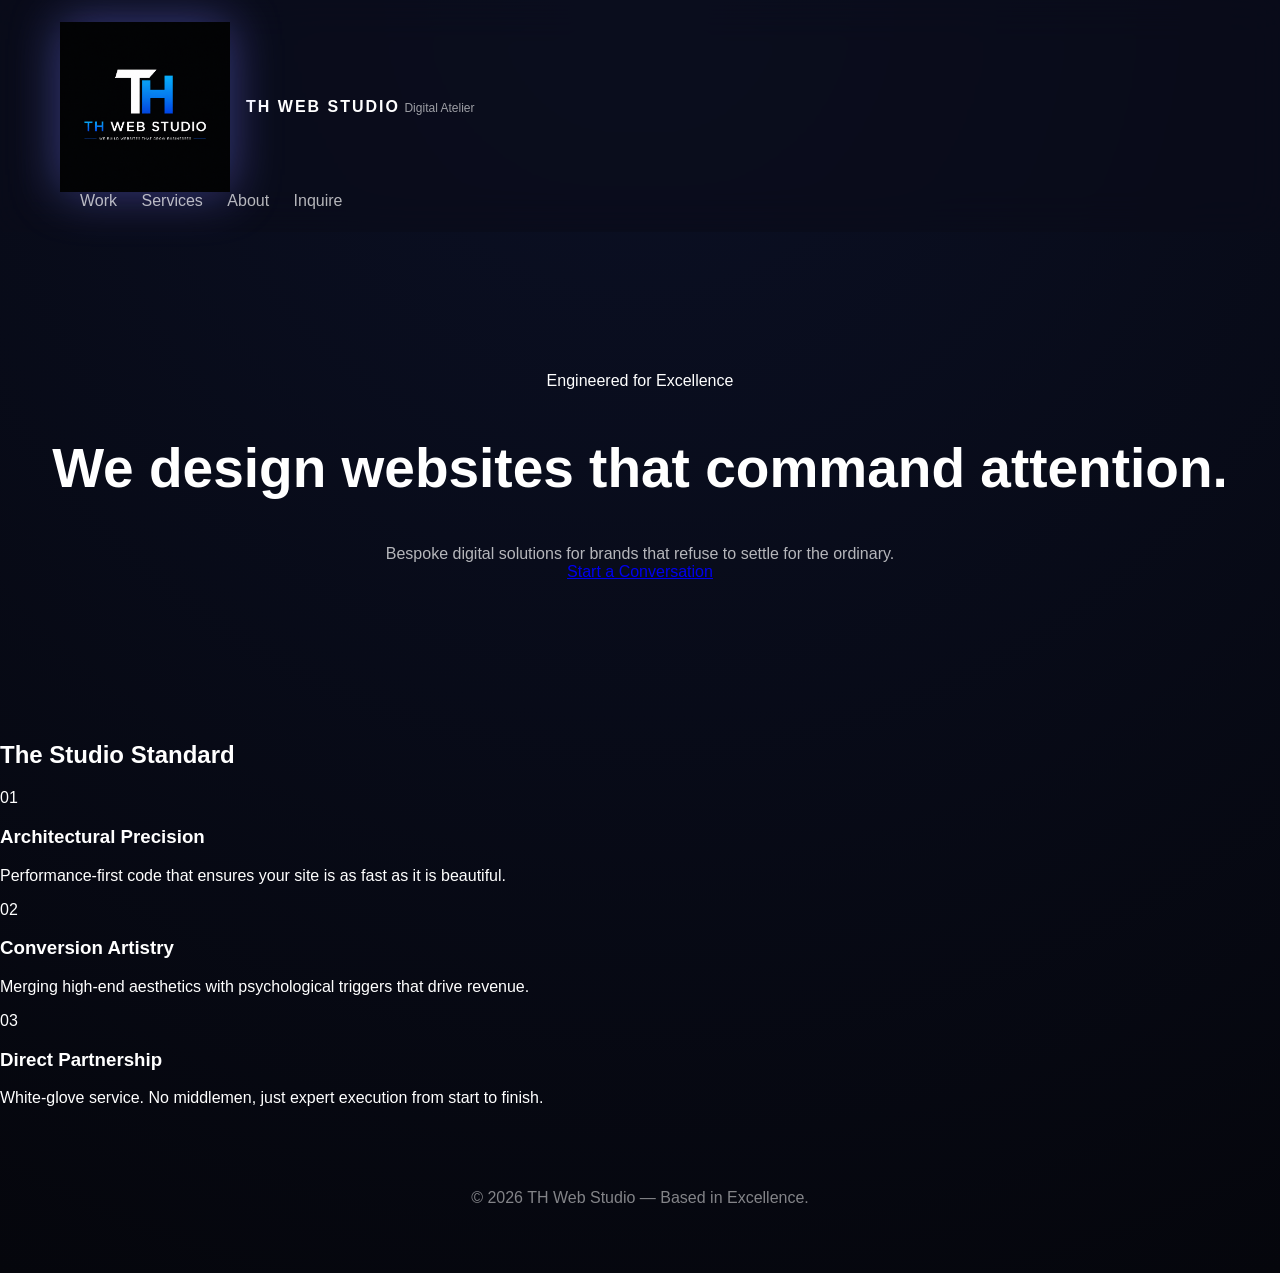
==== commit e4943471: "Update index.html" ====
--- a/index.html
+++ b/index.html
@@ -1,57 +1,73 @@
 <!DOCTYPE html>
-<html>
+<html lang="en">
 <head>
-  <title>TH Web Studio</title>
+  <meta charset="UTF-8">
+  <meta name="viewport" content="width=device-width, initial-scale=1.0">
+  <title>TH WEB STUDIO | Bespoke Digital Experiences</title>
   <link rel="stylesheet" href="style.css">
+  <link href="https://fonts.googleapis.com/css2?family=Inter:wght@300;400;600&family=Playfair+Display:ital,wght@0,700;1,700&display=swap" rel="stylesheet">
 </head>
-
 <body>
 
 <header>
-  <div class="logo">
-    <img src="./logo.PNG" alt="TH Web Studio Logo">
-    <div>
-      <div class="brand-title">TH WEB STUDIO</div>
-      <div class="brand-sub">Digital Design Studio</div>
+  <nav class="container">
+    <div class="logo">
+      <img src="./logo.PNG" alt="TH Web Studio Logo">
+      <div class="brand-text">
+        <span class="brand-title">TH WEB STUDIO</span>
+        <span class="brand-sub">Digital Atelier</span>
+      </div>
     </div>
-  </div>
-
-  <nav>
-    <a href="./index.html">Home</a>
-    <a href="./services.html">Services</a>
-    <a href="./about.html">About</a>
-    <a href="./contact.html">Contact</a>
+    <div class="nav-links">
+      <a href="./index.html">Work</a>
+      <a href="./services.html">Services</a>
+      <a href="./about.html">About</a>
+      <a class="btn-outline" href="./contact.html">Inquire</a>
+    </div>
   </nav>
 </header>
 
-<section class="hero">
-  <h1>We Design Websites That Get You Clients</h1>
-  <p>Premium, fast, conversion-focused websites built for real businesses.</p>
-  <a class="btn" href="./contact.html">Start Your Project</a>
-</section>
+<main>
+  <section class="hero">
+    <div class="container">
+      <span class="pre-title">Engineered for Excellence</span>
+      <h1>We design websites that <span class="italic">command</span> attention.</h1>
+      <p>Bespoke digital solutions for brands that refuse to settle for the ordinary.</p>
+      <div class="hero-actions">
+        <a class="btn-primary" href="./contact.html">Start a Conversation</a>
+      </div>
+    </div>
+  </section>
 
-<section class="section">
-  <h1>Why Choose Us</h1>
+  <section class="features container">
+    <div class="section-header">
+      <h2>The Studio Standard</h2>
+    </div>
+    <div class="grid">
+      <div class="premium-card">
+        <span class="number">01</span>
+        <h3>Architectural Precision</h3>
+        <p>Performance-first code that ensures your site is as fast as it is beautiful.</p>
+      </div>
+      <div class="premium-card">
+        <span class="number">02</span>
+        <h3>Conversion Artistry</h3>
+        <p>Merging high-end aesthetics with psychological triggers that drive revenue.</p>
+      </div>
+      <div class="premium-card">
+        <span class="number">03</span>
+        <h3>Direct Partnership</h3>
+        <p>White-glove service. No middlemen, just expert execution from start to finish.</p>
+      </div>
+    </div>
+  </section>
+</main>
 
-  <div class="cards">
-    <div class="card">
-      <h3>Premium Design</h3>
-      <p>Modern layouts that build trust instantly.</p>
-    </div>
-
-    <div class="card">
-      <h3>Fast Performance</h3>
-      <p>Optimized for speed and mobile.</p>
-    </div>
-
-    <div class="card">
-      <h3>Built for Results</h3>
-      <p>Designed to generate leads.</p>
-    </div>
+<footer>
+  <div class="container">
+    <p>© 2026 TH Web Studio — Based in Excellence.</p>
   </div>
-</section>
-
-<footer>© 2026 TH Web Studio</footer>
+</footer>
 
 </body>
 </html>
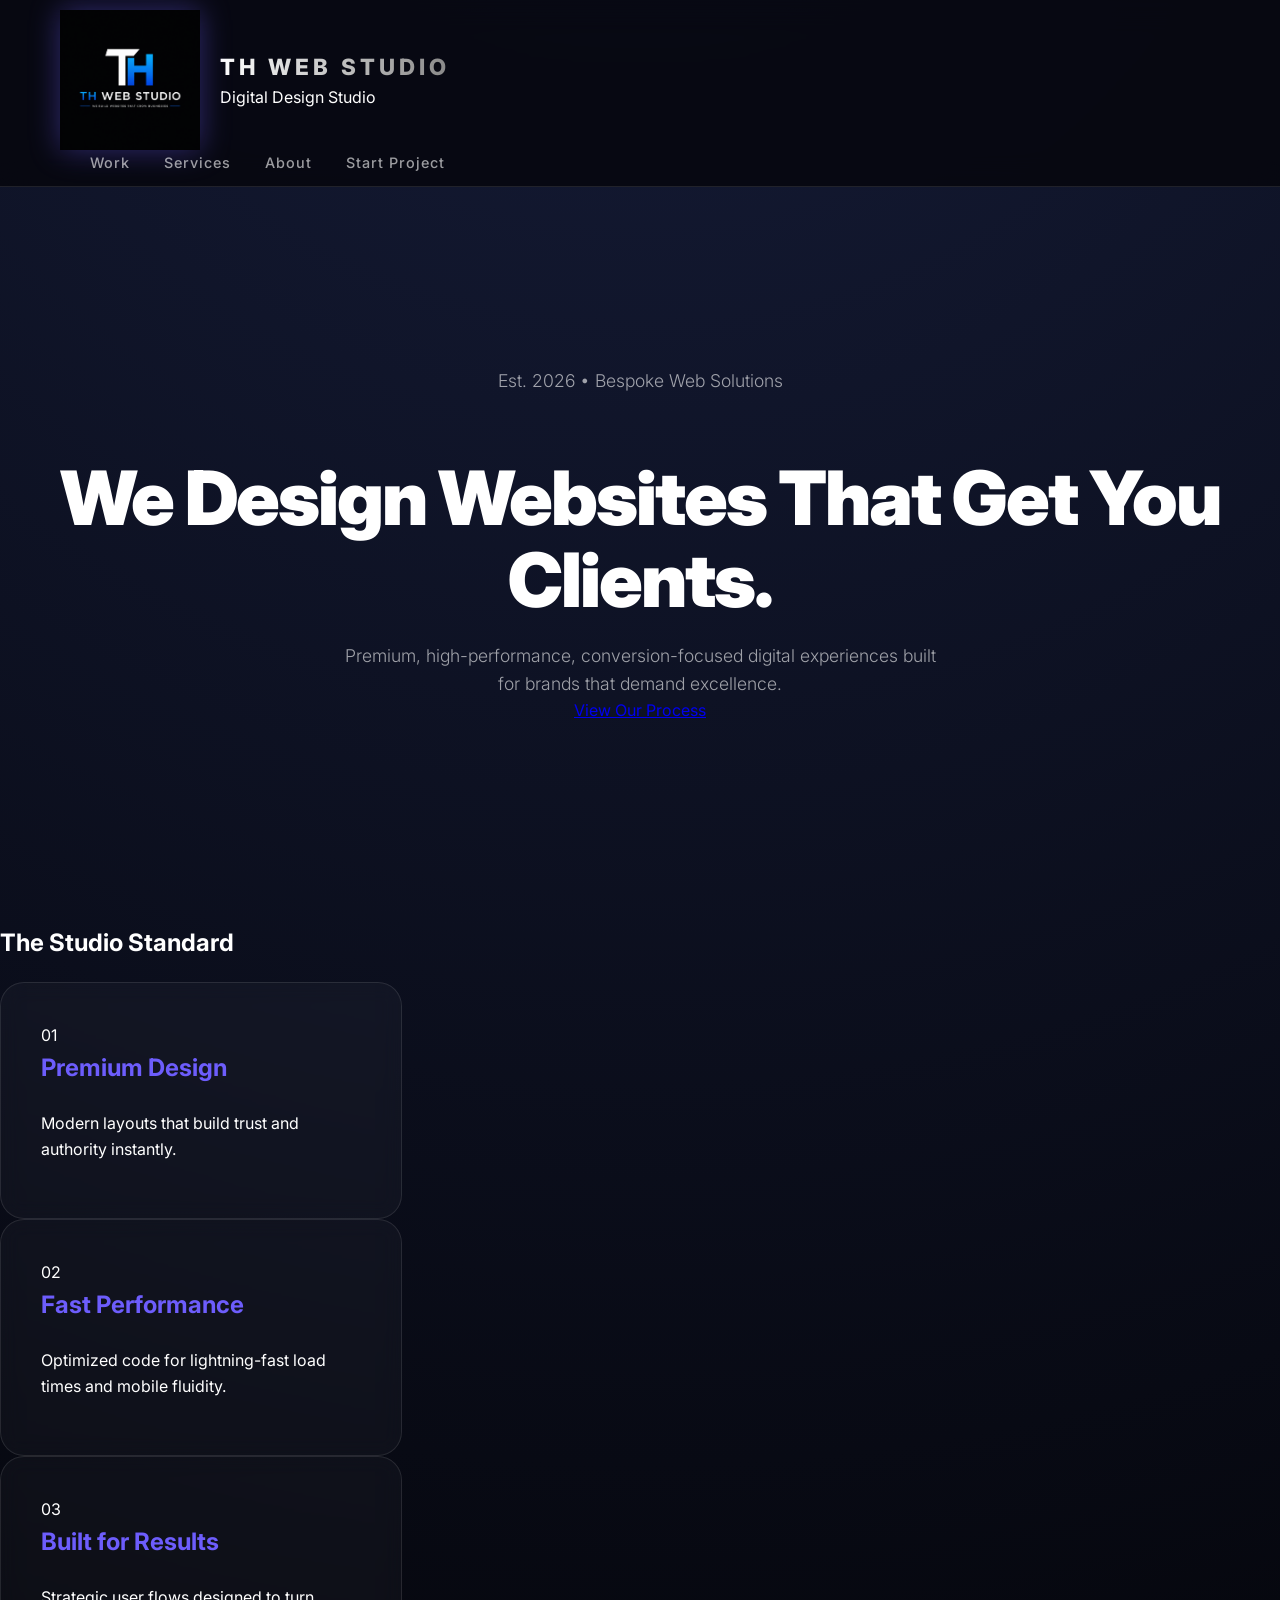
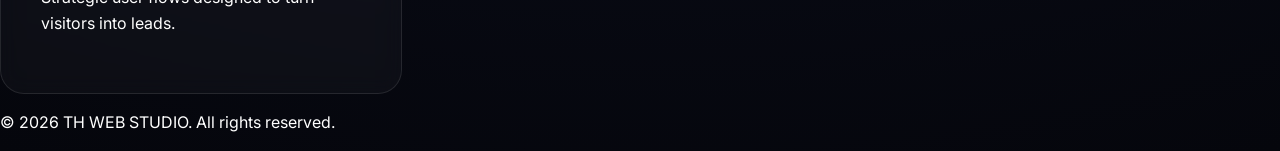
==== commit 7aa6c1b5: "Update index.html" ====
--- a/index.html
+++ b/index.html
@@ -1,72 +1,74 @@
 <!DOCTYPE html>
 <html lang="en">
 <head>
-  <meta charset="UTF-8">
-  <meta name="viewport" content="width=device-width, initial-scale=1.0">
-  <title>TH WEB STUDIO | Bespoke Digital Experiences</title>
-  <link rel="stylesheet" href="style.css">
-  <link href="https://fonts.googleapis.com/css2?family=Inter:wght@300;400;600&family=Playfair+Display:ital,wght@0,700;1,700&display=swap" rel="stylesheet">
+    <meta charset="UTF-8">
+    <meta name="viewport" content="width=device-width, initial-scale=1.0">
+    <title>TH WEB STUDIO | Premium Digital Design</title>
+    <link rel="stylesheet" href="style.css">
+    <link href="https://fonts.googleapis.com/css2?family=Inter:wght@300;400;700;900&family=Playfair+Display:ital@1&display=swap" rel="stylesheet">
 </head>
 <body>
 
 <header>
-  <nav class="container">
-    <div class="logo">
-      <img src="./logo.PNG" alt="TH Web Studio Logo">
-      <div class="brand-text">
-        <span class="brand-title">TH WEB STUDIO</span>
-        <span class="brand-sub">Digital Atelier</span>
-      </div>
+    <div class="header-container">
+        <div class="logo">
+            <img src="./logo.PNG" alt="TH Web Studio Logo">
+            <div class="logo-text">
+                <div class="brand-title">TH WEB STUDIO</div>
+                <div class="brand-sub">Digital Design Studio</div>
+            </div>
+        </div>
+        <nav>
+            <a href="./index.html">Work</a>
+            <a href="./services.html">Services</a>
+            <a href="./about.html">About</a>
+            <a href="./contact.html" class="nav-cta">Start Project</a>
+        </nav>
     </div>
-    <div class="nav-links">
-      <a href="./index.html">Work</a>
-      <a href="./services.html">Services</a>
-      <a href="./about.html">About</a>
-      <a class="btn-outline" href="./contact.html">Inquire</a>
-    </div>
-  </nav>
 </header>
 
 <main>
-  <section class="hero">
-    <div class="container">
-      <span class="pre-title">Engineered for Excellence</span>
-      <h1>We design websites that <span class="italic">command</span> attention.</h1>
-      <p>Bespoke digital solutions for brands that refuse to settle for the ordinary.</p>
-      <div class="hero-actions">
-        <a class="btn-primary" href="./contact.html">Start a Conversation</a>
-      </div>
-    </div>
-  </section>
+    <section class="hero">
+        <div class="container">
+            <p class="overline">Est. 2026 • Bespoke Web Solutions</p>
+            <h1>We Design Websites That <span class="accent-serif">Get You Clients.</span></h1>
+            <p class="hero-subtext">Premium, high-performance, conversion-focused digital experiences built for brands that demand excellence.</p>
+            <div class="hero-btns">
+                <a class="btn-main" href="./contact.html">View Our Process</a>
+            </div>
+        </div>
+    </section>
 
-  <section class="features container">
-    <div class="section-header">
-      <h2>The Studio Standard</h2>
-    </div>
-    <div class="grid">
-      <div class="premium-card">
-        <span class="number">01</span>
-        <h3>Architectural Precision</h3>
-        <p>Performance-first code that ensures your site is as fast as it is beautiful.</p>
-      </div>
-      <div class="premium-card">
-        <span class="number">02</span>
-        <h3>Conversion Artistry</h3>
-        <p>Merging high-end aesthetics with psychological triggers that drive revenue.</p>
-      </div>
-      <div class="premium-card">
-        <span class="number">03</span>
-        <h3>Direct Partnership</h3>
-        <p>White-glove service. No middlemen, just expert execution from start to finish.</p>
-      </div>
-    </div>
-  </section>
+    <section class="value-section">
+        <div class="container">
+            <div class="section-intro">
+                <h2>The Studio Standard</h2>
+            </div>
+            <div class="cards">
+                <div class="card">
+                    <div class="card-num">01</div>
+                    <h3>Premium Design</h3>
+                    <p>Modern layouts that build trust and authority instantly.</p>
+                </div>
+                <div class="card">
+                    <div class="card-num">02</div>
+                    <h3>Fast Performance</h3>
+                    <p>Optimized code for lightning-fast load times and mobile fluidity.</p>
+                </div>
+                <div class="card">
+                    <div class="card-num">03</div>
+                    <h3>Built for Results</h3>
+                    <p>Strategic user flows designed to turn visitors into leads.</p>
+                </div>
+            </div>
+        </div>
+    </section>
 </main>
 
 <footer>
-  <div class="container">
-    <p>© 2026 TH Web Studio — Based in Excellence.</p>
-  </div>
+    <div class="container">
+        <p>© 2026 TH WEB STUDIO. All rights reserved.</p>
+    </div>
 </footer>
 
 </body>
--- a/style.css
+++ b/style.css
@@ -1,9 +1,19 @@
+:root {
+  --primary: #6d5dfc;
+  --primary-glow: rgba(109, 93, 252, 0.4);
+  --accent: #00d4ff; /* A hint of cyan for that elite tech feel */
+  --glass-bg: rgba(255, 255, 255, 0.03);
+  --glass-border: rgba(255, 255, 255, 0.1);
+}
+
 body {
   margin: 0;
-  font-family: Arial, sans-serif;
-  background: radial-gradient(circle at top, #0b1025, #05060c);
+  /* Updated font stack for a cleaner, premium look */
+  font-family: 'Inter', -apple-system, BlinkMacSystemFont, "Segoe UI", Roboto, sans-serif;
+  background: radial-gradient(circle at 50% -20%, #161d3a, #05060c);
   color: white;
   overflow-x: hidden;
+  line-height: 1.6;
 }
 
 /* ===== HEADER ===== */
@@ -11,121 +21,139 @@
   display: flex;
   justify-content: space-between;
   align-items: center;
-  padding: 22px 60px;
-  background: rgba(10, 12, 25, 0.6);
-  backdrop-filter: blur(20px);
+  padding: 10px 60px; /* Reduced padding since logo is huge */
+  background: rgba(5, 6, 12, 0.8);
+  backdrop-filter: blur(15px);
+  border-bottom: 1px solid var(--glass-border);
   position: sticky;
   top: 0;
+  z-index: 1000;
 }
 
-/* ===== LOGO (ONLY UPGRADE) ===== */
+/* ===== LOGO UPGRADE ===== */
 .logo {
   display: flex;
   align-items: center;
-  gap: 16px;
+  gap: 20px;
 }
 
 .logo img {
-  height: 170px; /* 🔥 BIG ELITE LOGO */
+  height: 140px; /* Adjusted slightly for better header balance */
   width: auto;
   object-fit: contain;
-  filter: drop-shadow(0 0 25px rgba(120,120,255,0.45));
-  transition: 0.3s ease;
+  /* Sharper, more elegant glow */
+  filter: drop-shadow(0 0 15px var(--primary-glow));
+  transition: transform 0.5s cubic-bezier(0.175, 0.885, 0.32, 1.275);
 }
 
-.logo img:hover {
-  transform: scale(1.08);
-}
-
-/* TEXT */
 .brand-title {
-  font-weight: bold;
-  letter-spacing: 2px;
-}
-
-.brand-sub {
-  font-size: 12px;
-  opacity: 0.6;
+  font-size: 1.4rem;
+  font-weight: 800;
+  letter-spacing: 4px;
+  text-transform: uppercase;
+  background: linear-gradient(to right, #fff, #888);
+  -webkit-background-clip: text;
+  -webkit-text-fill-color: transparent;
 }
 
 /* ===== NAV ===== */
 nav a {
   color: white;
   text-decoration: none;
-  margin-left: 20px;
-  opacity: 0.7;
+  margin-left: 30px;
+  font-size: 0.9rem;
+  font-weight: 500;
+  letter-spacing: 1px;
+  opacity: 0.6;
+  transition: 0.3s ease;
 }
 
 nav a:hover {
   opacity: 1;
+  color: var(--primary);
+  text-shadow: 0 0 10px var(--primary-glow);
 }
 
 /* ===== HERO ===== */
 .hero {
   text-align: center;
-  padding: 140px 20px;
+  padding: 180px 20px;
 }
 
 .hero h1 {
-  font-size: 55px;
+  font-size: clamp(40px, 8vw, 75px); /* Fluid typography */
+  font-weight: 900;
+  letter-spacing: -2px;
+  margin-bottom: 20px;
+  line-height: 1.1;
 }
 
 .hero p {
-  opacity: 0.7;
-  max-width: 700px;
+  font-size: 1.1rem;
+  opacity: 0.6;
+  max-width: 600px;
   margin: auto;
+  font-weight: 300;
 }
 
-/* ===== BUTTON ===== */
+/* ===== PREMIUM BUTTON ===== */
 .btn {
   display: inline-block;
-  margin-top: 25px;
-  padding: 15px 30px;
-  background: #6d5dfc;
+  margin-top: 40px;
+  padding: 18px 45px;
+  background: var(--primary);
   color: white;
   text-decoration: none;
-  border-radius: 12px;
+  border-radius: 50px; /* Pill shape is more premium */
+  font-weight: 600;
+  letter-spacing: 1px;
+  box-shadow: 0 10px 30px var(--primary-glow);
+  transition: all 0.3s ease;
+  border: 1px solid rgba(255,255,255,0.1);
 }
 
-/* ===== SECTIONS ===== */
-.section {
-  text-align: center;
-  padding: 100px 20px;
+.btn:hover {
+  transform: translateY(-5px);
+  box-shadow: 0 15px 40px var(--primary-glow);
+  background: #7e70ff;
 }
 
-/* ===== CARDS ===== */
-.cards {
-  display: flex;
-  justify-content: center;
-  gap: 20px;
-  flex-wrap: wrap;
+/* ===== CARDS UPGRADE ===== */
+.card {
+  width: 320px;
+  padding: 40px;
+  background: var(--glass-bg);
+  border: 1px solid var(--glass-border);
+  border-radius: 24px;
+  backdrop-filter: blur(10px);
+  transition: all 0.4s ease;
+  text-align: left; /* Alignment change for premium feel */
 }
 
-.card {
-  width: 280px;
-  padding: 30px;
-  background: rgba(255,255,255,0.05);
-  border-radius: 15px;
+.card:hover {
+  background: rgba(255, 255, 255, 0.07);
+  border-color: var(--primary);
+  transform: translateY(-10px);
 }
 
-/* ===== FORM ===== */
-form {
-  max-width: 500px;
-  margin: auto;
-  display: flex;
-  flex-direction: column;
-  gap: 10px;
+.card h3 {
+  margin-top: 0;
+  font-size: 1.5rem;
+  color: var(--primary);
 }
 
+/* ===== FORM UPGRADE ===== */
 input, textarea {
-  padding: 12px;
-  border: none;
-  border-radius: 10px;
+  padding: 16px;
+  background: rgba(255, 255, 255, 0.05);
+  border: 1px solid var(--glass-border);
+  color: white;
+  border-radius: 12px;
+  outline: none;
+  transition: 0.3s;
 }
 
-/* ===== FOOTER ===== */
-footer {
-  text-align: center;
-  padding: 50px;
-  opacity: 0.5;
+input:focus, textarea:focus {
+  border-color: var(--primary);
+  background: rgba(255, 255, 255, 0.08);
 }
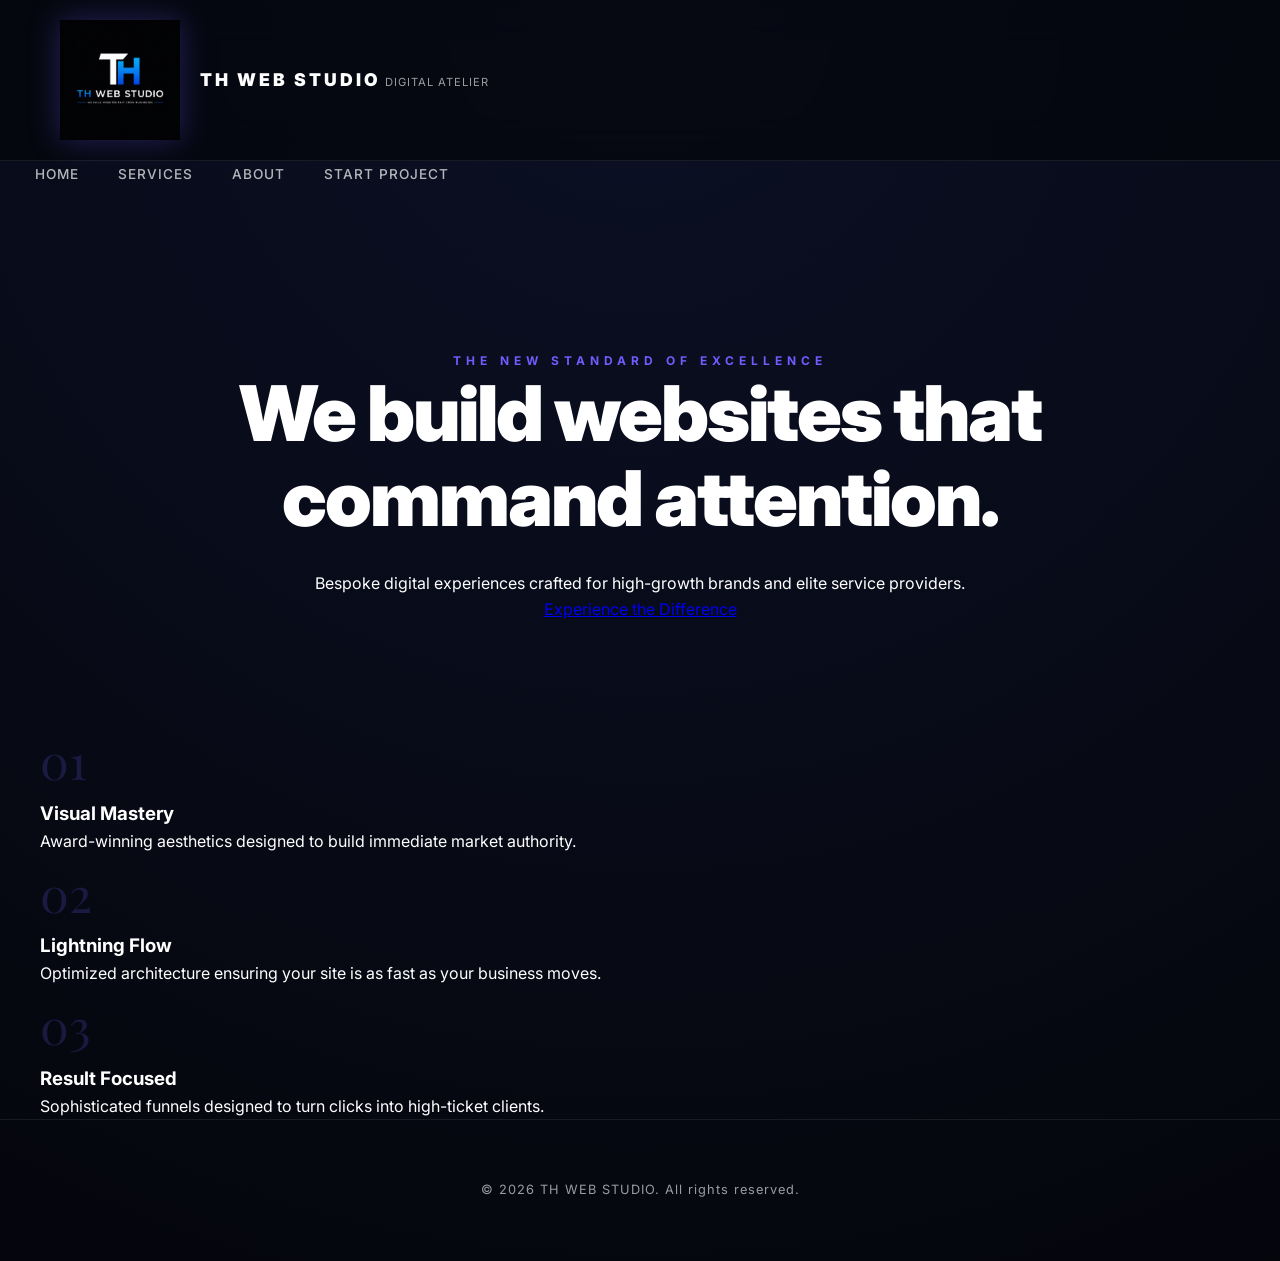
==== commit fd240442: "Update index.html" ====
--- a/index.html
+++ b/index.html
@@ -5,71 +5,70 @@
     <meta name="viewport" content="width=device-width, initial-scale=1.0">
     <title>TH WEB STUDIO | Premium Digital Design</title>
     <link rel="stylesheet" href="style.css">
-    <link href="https://fonts.googleapis.com/css2?family=Inter:wght@300;400;700;900&family=Playfair+Display:ital@1&display=swap" rel="stylesheet">
+    <link href="https://fonts.googleapis.com/css2?family=Inter:wght@300;400;700;900&family=Playfair+Display:ital,wght@1,600&display=swap" rel="stylesheet">
 </head>
 <body>
 
-<header>
-    <div class="header-container">
-        <div class="logo">
-            <img src="./logo.PNG" alt="TH Web Studio Logo">
-            <div class="logo-text">
-                <div class="brand-title">TH WEB STUDIO</div>
-                <div class="brand-sub">Digital Design Studio</div>
+    <header>
+        <div class="header-container">
+            <div class="logo">
+                <img src="./logo.PNG" alt="TH Web Studio Logo">
+                <div class="logo-text">
+                    <span class="brand-title">TH WEB STUDIO</span>
+                    <span class="brand-sub">Digital Atelier</span>
+                </div>
+            </div>
+            <div class="menu-trigger" id="menuTrigger">
+                <span class="bar"></span>
+                <span class="bar"></span>
             </div>
         </div>
-        <nav>
-            <a href="./index.html">Work</a>
-            <a href="./services.html">Services</a>
-            <a href="./about.html">About</a>
-            <a href="./contact.html" class="nav-cta">Start Project</a>
-        </nav>
-    </div>
-</header>
+    </header>
 
-<main>
-    <section class="hero">
-        <div class="container">
-            <p class="overline">Est. 2026 • Bespoke Web Solutions</p>
-            <h1>We Design Websites That <span class="accent-serif">Get You Clients.</span></h1>
-            <p class="hero-subtext">Premium, high-performance, conversion-focused digital experiences built for brands that demand excellence.</p>
-            <div class="hero-btns">
-                <a class="btn-main" href="./contact.html">View Our Process</a>
-            </div>
+    <nav class="nav-overlay" id="navOverlay">
+        <div class="nav-content">
+            <a href="index.html">Home</a>
+            <a href="services.html">Services</a>
+            <a href="about.html">About</a>
+            <a href="contact.html" class="menu-cta">Start Project</a>
         </div>
-    </section>
+    </nav>
 
-    <section class="value-section">
-        <div class="container">
-            <div class="section-intro">
-                <h2>The Studio Standard</h2>
-            </div>
-            <div class="cards">
-                <div class="card">
-                    <div class="card-num">01</div>
-                    <h3>Premium Design</h3>
-                    <p>Modern layouts that build trust and authority instantly.</p>
-                </div>
-                <div class="card">
-                    <div class="card-num">02</div>
-                    <h3>Fast Performance</h3>
-                    <p>Optimized code for lightning-fast load times and mobile fluidity.</p>
-                </div>
-                <div class="card">
-                    <div class="card-num">03</div>
-                    <h3>Built for Results</h3>
-                    <p>Strategic user flows designed to turn visitors into leads.</p>
+    <main>
+        <section class="hero">
+            <div class="container">
+                <span class="overline">The New Standard of Excellence</span>
+                <h1>We build websites that <br><span class="italic-serif">command</span> attention.</h1>
+                <p>Bespoke digital experiences crafted for high-growth brands and elite service providers.</p>
+                <div class="hero-actions">
+                    <a href="contact.html" class="btn-elite">Experience the Difference</a>
                 </div>
             </div>
-        </div>
-    </section>
-</main>
+        </section>
 
-<footer>
-    <div class="container">
-        <p>© 2026 TH WEB STUDIO. All rights reserved.</p>
-    </div>
-</footer>
+        <section class="grid-section container">
+            <div class="premium-card">
+                <span class="card-num">01</span>
+                <h3>Visual Mastery</h3>
+                <p>Award-winning aesthetics designed to build immediate market authority.</p>
+            </div>
+            <div class="premium-card">
+                <span class="card-num">02</span>
+                <h3>Lightning Flow</h3>
+                <p>Optimized architecture ensuring your site is as fast as your business moves.</p>
+            </div>
+            <div class="premium-card">
+                <span class="card-num">03</span>
+                <h3>Result Focused</h3>
+                <p>Sophisticated funnels designed to turn clicks into high-ticket clients.</p>
+            </div>
+        </section>
+    </main>
 
+    <footer>
+        <div class="container"><p>© 2026 TH WEB STUDIO. All rights reserved.</p></div>
+    </footer>
+
+    <script src="script.js"></script>
 </body>
 </html>
--- a/style.css
+++ b/style.css
@@ -1,159 +1,224 @@
+/* ===== CORE CONFIG ===== */
 :root {
-  --primary: #6d5dfc;
-  --primary-glow: rgba(109, 93, 252, 0.4);
-  --accent: #00d4ff; /* A hint of cyan for that elite tech feel */
-  --glass-bg: rgba(255, 255, 255, 0.03);
-  --glass-border: rgba(255, 255, 255, 0.1);
+    --bg-dark: #05060c;
+    --bg-accent: #0b1025;
+    --primary: #6d5dfc;
+    --text-white: #ffffff;
+    --text-dim: rgba(255, 255, 255, 0.6);
+    --glass: rgba(255, 255, 255, 0.03);
+    --border: rgba(255, 255, 255, 0.08);
+}
+
+* {
+    margin: 0;
+    padding: 0;
+    box-sizing: border-box;
 }
 
 body {
-  margin: 0;
-  /* Updated font stack for a cleaner, premium look */
-  font-family: 'Inter', -apple-system, BlinkMacSystemFont, "Segoe UI", Roboto, sans-serif;
-  background: radial-gradient(circle at 50% -20%, #161d3a, #05060c);
-  color: white;
-  overflow-x: hidden;
-  line-height: 1.6;
-}
-
-/* ===== HEADER ===== */
+    font-family: 'Inter', sans-serif;
+    background: radial-gradient(circle at top, var(--bg-accent), var(--bg-dark));
+    color: var(--text-white);
+    line-height: 1.6;
+    overflow-x: hidden;
+    -webkit-font-smoothing: antialiased;
+}
+
+.container {
+    max-width: 1300px;
+    margin: 0 auto;
+    padding: 0 40px;
+}
+
+/* ===== HEADER (BALANCING THE BIG LOGO) ===== */
 header {
-  display: flex;
-  justify-content: space-between;
-  align-items: center;
-  padding: 10px 60px; /* Reduced padding since logo is huge */
-  background: rgba(5, 6, 12, 0.8);
-  backdrop-filter: blur(15px);
-  border-bottom: 1px solid var(--glass-border);
-  position: sticky;
-  top: 0;
-  z-index: 1000;
-}
-
-/* ===== LOGO UPGRADE ===== */
+    width: 100%;
+    padding: 20px 0;
+    background: rgba(5, 6, 12, 0.7);
+    backdrop-filter: blur(20px);
+    border-bottom: 1px solid var(--border);
+    position: sticky;
+    top: 0;
+    z-index: 1000;
+}
+
+.header-container {
+    display: flex;
+    justify-content: space-between;
+    align-items: center;
+    max-width: 1400px;
+    margin: 0 auto;
+    padding: 0 60px;
+}
+
 .logo {
-  display: flex;
-  align-items: center;
-  gap: 20px;
+    display: flex;
+    align-items: center;
+    gap: 20px;
 }
 
 .logo img {
-  height: 140px; /* Adjusted slightly for better header balance */
-  width: auto;
-  object-fit: contain;
-  /* Sharper, more elegant glow */
-  filter: drop-shadow(0 0 15px var(--primary-glow));
-  transition: transform 0.5s cubic-bezier(0.175, 0.885, 0.32, 1.275);
-}
+    height: 120px; /* Scaled for balance; 170px is massive for a sticky header */
+    width: auto;
+    filter: drop-shadow(0 0 15px rgba(109, 93, 252, 0.3));
+    transition: transform 0.4s ease;
+}
+
+.logo:hover img { transform: scale(1.05); }
 
 .brand-title {
-  font-size: 1.4rem;
-  font-weight: 800;
-  letter-spacing: 4px;
-  text-transform: uppercase;
-  background: linear-gradient(to right, #fff, #888);
-  -webkit-background-clip: text;
-  -webkit-text-fill-color: transparent;
-}
-
-/* ===== NAV ===== */
+    font-size: 1.1rem;
+    font-weight: 900;
+    letter-spacing: 3px;
+    text-transform: uppercase;
+}
+
+.brand-sub {
+    font-size: 0.7rem;
+    color: var(--text-dim);
+    text-transform: uppercase;
+    letter-spacing: 1px;
+}
+
 nav a {
-  color: white;
-  text-decoration: none;
-  margin-left: 30px;
-  font-size: 0.9rem;
-  font-weight: 500;
-  letter-spacing: 1px;
-  opacity: 0.6;
-  transition: 0.3s ease;
-}
-
-nav a:hover {
-  opacity: 1;
-  color: var(--primary);
-  text-shadow: 0 0 10px var(--primary-glow);
-}
-
-/* ===== HERO ===== */
+    color: var(--text-white);
+    text-decoration: none;
+    margin-left: 35px;
+    font-size: 0.85rem;
+    font-weight: 500;
+    text-transform: uppercase;
+    letter-spacing: 1px;
+    opacity: 0.7;
+    transition: 0.3s;
+}
+
+nav a:hover { opacity: 1; color: var(--primary); }
+
+.nav-cta {
+    padding: 10px 20px;
+    border: 1px solid var(--primary);
+    border-radius: 4px;
+    opacity: 1 !important;
+}
+
+/* ===== HERO SECTION ===== */
 .hero {
-  text-align: center;
-  padding: 180px 20px;
+    padding: 160px 0 100px;
+    text-align: center;
+}
+
+.overline {
+    color: var(--primary);
+    text-transform: uppercase;
+    letter-spacing: 5px;
+    font-size: 0.75rem;
+    margin-bottom: 20px;
+    font-weight: 700;
 }
 
 .hero h1 {
-  font-size: clamp(40px, 8vw, 75px); /* Fluid typography */
-  font-weight: 900;
-  letter-spacing: -2px;
-  margin-bottom: 20px;
-  line-height: 1.1;
-}
-
-.hero p {
-  font-size: 1.1rem;
-  opacity: 0.6;
-  max-width: 600px;
-  margin: auto;
-  font-weight: 300;
-}
-
-/* ===== PREMIUM BUTTON ===== */
-.btn {
-  display: inline-block;
-  margin-top: 40px;
-  padding: 18px 45px;
-  background: var(--primary);
-  color: white;
-  text-decoration: none;
-  border-radius: 50px; /* Pill shape is more premium */
-  font-weight: 600;
-  letter-spacing: 1px;
-  box-shadow: 0 10px 30px var(--primary-glow);
-  transition: all 0.3s ease;
-  border: 1px solid rgba(255,255,255,0.1);
-}
-
-.btn:hover {
-  transform: translateY(-5px);
-  box-shadow: 0 15px 40px var(--primary-glow);
-  background: #7e70ff;
-}
-
-/* ===== CARDS UPGRADE ===== */
+    font-size: clamp(2.5rem, 6vw, 5rem);
+    font-weight: 900;
+    line-height: 1.1;
+    margin-bottom: 30px;
+    letter-spacing: -2px;
+}
+
+.accent-serif {
+    font-family: 'Playfair Display', serif;
+    font-style: italic;
+    font-weight: 400;
+    color: var(--primary);
+}
+
+.hero-subtext {
+    font-size: 1.25rem;
+    color: var(--text-dim);
+    max-width: 700px;
+    margin: 0 auto 40px;
+    font-weight: 300;
+}
+
+.btn-main {
+    display: inline-block;
+    background: var(--primary);
+    color: white;
+    padding: 20px 50px;
+    text-decoration: none;
+    font-weight: 700;
+    text-transform: uppercase;
+    letter-spacing: 2px;
+    border-radius: 2px;
+    box-shadow: 0 10px 30px rgba(109, 93, 252, 0.4);
+    transition: 0.4s;
+}
+
+.btn-main:hover {
+    transform: translateY(-5px);
+    box-shadow: 0 15px 40px rgba(109, 93, 252, 0.6);
+}
+
+/* ===== VALUE SECTION (CARDS) ===== */
+.value-section {
+    padding: 100px 0;
+}
+
+.section-intro {
+    text-align: center;
+    margin-bottom: 60px;
+}
+
+.section-intro h2 {
+    font-size: 2.5rem;
+    letter-spacing: -1px;
+}
+
+.cards {
+    display: grid;
+    grid-template-columns: repeat(auto-fit, minmax(300px, 1fr));
+    gap: 30px;
+}
+
 .card {
-  width: 320px;
-  padding: 40px;
-  background: var(--glass-bg);
-  border: 1px solid var(--glass-border);
-  border-radius: 24px;
-  backdrop-filter: blur(10px);
-  transition: all 0.4s ease;
-  text-align: left; /* Alignment change for premium feel */
+    background: var(--glass);
+    border: 1px solid var(--border);
+    padding: 60px 40px;
+    transition: 0.4s;
+    position: relative;
+    overflow: hidden;
 }
 
 .card:hover {
-  background: rgba(255, 255, 255, 0.07);
-  border-color: var(--primary);
-  transform: translateY(-10px);
+    background: rgba(255, 255, 255, 0.05);
+    border-color: var(--primary);
+    transform: translateY(-10px);
+}
+
+.card-num {
+    font-family: 'Playfair Display', serif;
+    font-size: 3rem;
+    color: var(--primary);
+    opacity: 0.2;
+    margin-bottom: 20px;
 }
 
 .card h3 {
-  margin-top: 0;
-  font-size: 1.5rem;
-  color: var(--primary);
-}
-
-/* ===== FORM UPGRADE ===== */
-input, textarea {
-  padding: 16px;
-  background: rgba(255, 255, 255, 0.05);
-  border: 1px solid var(--glass-border);
-  color: white;
-  border-radius: 12px;
-  outline: none;
-  transition: 0.3s;
-}
-
-input:focus, textarea:focus {
-  border-color: var(--primary);
-  background: rgba(255, 255, 255, 0.08);
-}
+    font-size: 1.5rem;
+    margin-bottom: 15px;
+    letter-spacing: 1px;
+}
+
+.card p {
+    color: var(--text-dim);
+    font-size: 1rem;
+}
+
+/* ===== FOOTER ===== */
+footer {
+    padding: 60px 0;
+    text-align: center;
+    border-top: 1px solid var(--border);
+    font-size: 0.8rem;
+    color: var(--text-dim);
+    letter-spacing: 1px;
+}
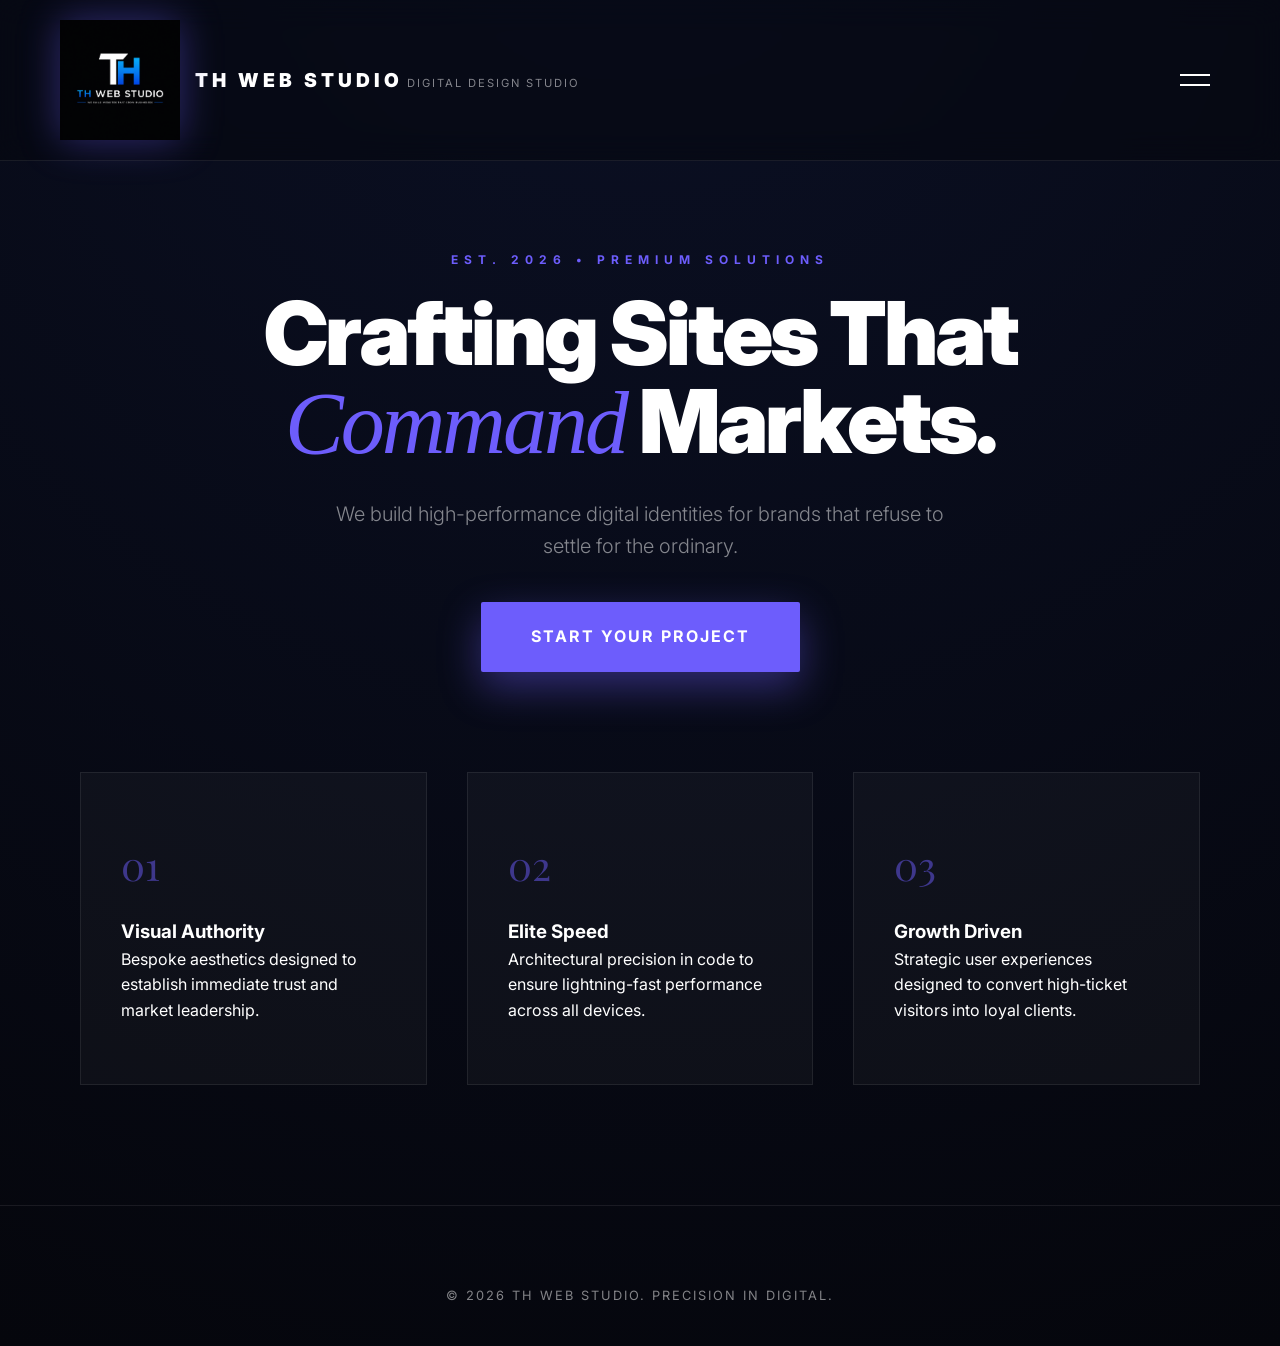
==== commit 753ac016: "Update index.html" ====
--- a/index.html
+++ b/index.html
@@ -3,25 +3,21 @@
 <head>
     <meta charset="UTF-8">
     <meta name="viewport" content="width=device-width, initial-scale=1.0">
-    <title>TH WEB STUDIO | Premium Digital Design</title>
+    <title>TH WEB STUDIO | Elite Digital Design</title>
     <link rel="stylesheet" href="style.css">
     <link href="https://fonts.googleapis.com/css2?family=Inter:wght@300;400;700;900&family=Playfair+Display:ital,wght@1,600&display=swap" rel="stylesheet">
 </head>
 <body>
-
     <header>
         <div class="header-container">
             <div class="logo">
-                <img src="./logo.PNG" alt="TH Web Studio Logo">
+                <img src="./logo.PNG" alt="Logo">
                 <div class="logo-text">
                     <span class="brand-title">TH WEB STUDIO</span>
-                    <span class="brand-sub">Digital Atelier</span>
+                    <span class="brand-sub">Digital Design Studio</span>
                 </div>
             </div>
-            <div class="menu-trigger" id="menuTrigger">
-                <span class="bar"></span>
-                <span class="bar"></span>
-            </div>
+            <div class="menu-trigger" id="menuTrigger"><span class="bar"></span><span class="bar"></span></div>
         </div>
     </header>
 
@@ -30,45 +26,49 @@
             <a href="index.html">Home</a>
             <a href="services.html">Services</a>
             <a href="about.html">About</a>
-            <a href="contact.html" class="menu-cta">Start Project</a>
+            <a href="contact.html">Inquire</a>
         </div>
     </nav>
 
     <main>
         <section class="hero">
             <div class="container">
-                <span class="overline">The New Standard of Excellence</span>
-                <h1>We build websites that <br><span class="italic-serif">command</span> attention.</h1>
-                <p>Bespoke digital experiences crafted for high-growth brands and elite service providers.</p>
-                <div class="hero-actions">
-                    <a href="contact.html" class="btn-elite">Experience the Difference</a>
-                </div>
+                <span class="overline">Est. 2026 • Premium Solutions</span>
+                <h1>Crafting Sites That <br><span class="italic-serif">Command</span> Markets.</h1>
+                <p>We build high-performance digital identities for brands that refuse to settle for the ordinary.</p>
+                <a href="contact.html" class="btn-elite">Start Your Project</a>
             </div>
         </section>
 
-        <section class="grid-section container">
+        <section class="container grid-section">
             <div class="premium-card">
                 <span class="card-num">01</span>
-                <h3>Visual Mastery</h3>
-                <p>Award-winning aesthetics designed to build immediate market authority.</p>
+                <h3>Visual Authority</h3>
+                <p>Bespoke aesthetics designed to establish immediate trust and market leadership.</p>
             </div>
             <div class="premium-card">
                 <span class="card-num">02</span>
-                <h3>Lightning Flow</h3>
-                <p>Optimized architecture ensuring your site is as fast as your business moves.</p>
+                <h3>Elite Speed</h3>
+                <p>Architectural precision in code to ensure lightning-fast performance across all devices.</p>
             </div>
             <div class="premium-card">
                 <span class="card-num">03</span>
-                <h3>Result Focused</h3>
-                <p>Sophisticated funnels designed to turn clicks into high-ticket clients.</p>
+                <h3>Growth Driven</h3>
+                <p>Strategic user experiences designed to convert high-ticket visitors into loyal clients.</p>
             </div>
         </section>
     </main>
 
-    <footer>
-        <div class="container"><p>© 2026 TH WEB STUDIO. All rights reserved.</p></div>
-    </footer>
+    <footer><p>© 2026 TH WEB STUDIO. Precision in Digital.</p></footer>
 
-    <script src="script.js"></script>
+    <script>
+        const trigger = document.getElementById('menuTrigger');
+        const overlay = document.getElementById('navOverlay');
+        trigger.addEventListener('click', () => {
+            trigger.classList.toggle('active');
+            overlay.classList.toggle('active');
+            document.body.style.overflow = overlay.classList.contains('active') ? 'hidden' : 'auto';
+        });
+    </script>
 </body>
 </html>
--- a/style.css
+++ b/style.css
@@ -1,224 +1,89 @@
-/* ===== CORE CONFIG ===== */
 :root {
-    --bg-dark: #05060c;
-    --bg-accent: #0b1025;
-    --primary: #6d5dfc;
+    --bg-main: #05060c;
+    --bg-top: #0b1025;
+    --accent: #6d5dfc;
+    --accent-glow: rgba(109, 93, 252, 0.4);
     --text-white: #ffffff;
-    --text-dim: rgba(255, 255, 255, 0.6);
+    --text-dim: rgba(255, 255, 255, 0.5);
     --glass: rgba(255, 255, 255, 0.03);
     --border: rgba(255, 255, 255, 0.08);
 }
 
-* {
-    margin: 0;
-    padding: 0;
-    box-sizing: border-box;
+* { margin: 0; padding: 0; box-sizing: border-box; }
+
+body {
+    background: radial-gradient(circle at 50% -10%, var(--bg-top), var(--bg-main));
+    color: var(--text-white);
+    font-family: 'Inter', sans-serif;
+    line-height: 1.6;
+    overflow-x: hidden;
+    min-height: 100vh;
 }
 
-body {
-    font-family: 'Inter', sans-serif;
-    background: radial-gradient(circle at top, var(--bg-accent), var(--bg-dark));
-    color: var(--text-white);
-    line-height: 1.6;
-    overflow-x: hidden;
-    -webkit-font-smoothing: antialiased;
+.container { max-width: 1200px; margin: 0 auto; padding: 0 40px; }
+
+/* ===== HEADER ===== */
+header {
+    position: fixed; top: 0; width: 100%; z-index: 2000;
+    padding: 20px 0; background: rgba(5, 6, 12, 0.5); backdrop-filter: blur(15px);
+    border-bottom: 1px solid var(--border);
 }
 
-.container {
-    max-width: 1300px;
-    margin: 0 auto;
-    padding: 0 40px;
-}
+.header-container { display: flex; justify-content: space-between; align-items: center; padding: 0 60px; }
 
-/* ===== HEADER (BALANCING THE BIG LOGO) ===== */
-header {
-    width: 100%;
-    padding: 20px 0;
-    background: rgba(5, 6, 12, 0.7);
-    backdrop-filter: blur(20px);
-    border-bottom: 1px solid var(--border);
-    position: sticky;
-    top: 0;
-    z-index: 1000;
-}
-
-.header-container {
-    display: flex;
-    justify-content: space-between;
-    align-items: center;
-    max-width: 1400px;
-    margin: 0 auto;
-    padding: 0 60px;
-}
-
-.logo {
-    display: flex;
-    align-items: center;
-    gap: 20px;
-}
-
-.logo img {
-    height: 120px; /* Scaled for balance; 170px is massive for a sticky header */
-    width: auto;
-    filter: drop-shadow(0 0 15px rgba(109, 93, 252, 0.3));
-    transition: transform 0.4s ease;
-}
-
+.logo { display: flex; align-items: center; gap: 15px; }
+.logo img { height: 120px; filter: drop-shadow(0 0 20px var(--accent-glow)); transition: 0.3s; }
 .logo:hover img { transform: scale(1.05); }
 
-.brand-title {
-    font-size: 1.1rem;
-    font-weight: 900;
-    letter-spacing: 3px;
-    text-transform: uppercase;
+.brand-title { font-weight: 900; letter-spacing: 4px; text-transform: uppercase; font-size: 1.2rem; }
+.brand-sub { font-size: 0.7rem; color: var(--text-dim); text-transform: uppercase; letter-spacing: 2px; }
+
+/* ===== HAMBURGER MENU ===== */
+.menu-trigger { cursor: pointer; z-index: 3000; padding: 10px; }
+.bar { display: block; width: 30px; height: 2px; background: white; margin: 8px 0; transition: 0.4s; }
+.menu-trigger.active .bar:nth-child(1) { transform: translateY(5px) rotate(45deg); }
+.menu-trigger.active .bar:nth-child(2) { transform: translateY(-5px) rotate(-45deg); }
+
+.nav-overlay {
+    position: fixed; top: 0; right: -100%; width: 100%; height: 100vh;
+    background: var(--bg-main); display: flex; justify-content: center; align-items: center;
+    transition: 0.6s cubic-bezier(0.85, 0, 0.15, 1); z-index: 2500;
 }
+.nav-overlay.active { right: 0; }
+.nav-content { display: flex; flex-direction: column; text-align: center; gap: 30px; }
+.nav-content a {
+    font-size: 3rem; font-weight: 900; color: white; text-decoration: none; 
+    opacity: 0; transform: translateY(30px); transition: 0.5s; letter-spacing: -2px;
+}
+.nav-overlay.active a { opacity: 1; transform: translateY(0); }
+.nav-content a:hover { color: var(--accent); }
 
-.brand-sub {
-    font-size: 0.7rem;
-    color: var(--text-dim);
-    text-transform: uppercase;
-    letter-spacing: 1px;
+/* ===== SECTIONS ===== */
+.hero { padding: 250px 0 100px; text-align: center; }
+.small-hero { padding: 200px 0 60px; }
+.overline { text-transform: uppercase; letter-spacing: 6px; color: var(--accent); font-weight: 700; font-size: 0.75rem; margin-bottom: 20px; display: block; }
+h1 { font-size: clamp(2.5rem, 8vw, 5.5rem); font-weight: 900; line-height: 1; margin-bottom: 30px; letter-spacing: -3px; }
+.italic-serif { font-family: 'Playfair Display', serif; font-style: italic; font-weight: 400; color: var(--accent); }
+.hero p { font-size: 1.25rem; color: var(--text-dim); max-width: 650px; margin: 0 auto 40px; font-weight: 300; }
+
+.btn-elite {
+    display: inline-block; padding: 22px 50px; background: var(--accent); color: white;
+    text-decoration: none; font-weight: 700; letter-spacing: 2px; text-transform: uppercase;
+    box-shadow: 0 15px 40px var(--accent-glow); transition: 0.4s; border: none; border-radius: 2px;
 }
+.btn-elite:hover { transform: translateY(-5px); background: #7e70ff; box-shadow: 0 20px 50px var(--accent-glow); }
 
-nav a {
-    color: var(--text-white);
-    text-decoration: none;
-    margin-left: 35px;
-    font-size: 0.85rem;
-    font-weight: 500;
-    text-transform: uppercase;
-    letter-spacing: 1px;
-    opacity: 0.7;
-    transition: 0.3s;
+.grid-section { display: grid; grid-template-columns: repeat(auto-fit, minmax(320px, 1fr)); gap: 40px; padding-bottom: 120px; }
+.premium-card { padding: 60px 40px; background: var(--glass); border: 1px solid var(--border); transition: 0.4s; text-align: left; }
+.premium-card:hover { border-color: var(--accent); background: rgba(255,255,255,0.06); transform: translateY(-10px); }
+.card-num { font-family: 'Playfair Display', serif; font-size: 2.5rem; color: var(--accent); display: block; margin-bottom: 20px; opacity: 0.5; }
+
+/* ===== FORMS ===== */
+.premium-form { max-width: 650px; margin: 0 auto 120px; display: flex; flex-direction: column; gap: 25px; }
+.premium-form input, .premium-form textarea {
+    background: var(--glass); border: 1px solid var(--border); padding: 22px; color: white;
+    font-size: 1rem; transition: 0.3s; font-family: inherit;
 }
+.premium-form input:focus, .premium-form textarea:focus { border-color: var(--accent); outline: none; background: rgba(255,255,255,0.08); }
 
-nav a:hover { opacity: 1; color: var(--primary); }
-
-.nav-cta {
-    padding: 10px 20px;
-    border: 1px solid var(--primary);
-    border-radius: 4px;
-    opacity: 1 !important;
-}
-
-/* ===== HERO SECTION ===== */
-.hero {
-    padding: 160px 0 100px;
-    text-align: center;
-}
-
-.overline {
-    color: var(--primary);
-    text-transform: uppercase;
-    letter-spacing: 5px;
-    font-size: 0.75rem;
-    margin-bottom: 20px;
-    font-weight: 700;
-}
-
-.hero h1 {
-    font-size: clamp(2.5rem, 6vw, 5rem);
-    font-weight: 900;
-    line-height: 1.1;
-    margin-bottom: 30px;
-    letter-spacing: -2px;
-}
-
-.accent-serif {
-    font-family: 'Playfair Display', serif;
-    font-style: italic;
-    font-weight: 400;
-    color: var(--primary);
-}
-
-.hero-subtext {
-    font-size: 1.25rem;
-    color: var(--text-dim);
-    max-width: 700px;
-    margin: 0 auto 40px;
-    font-weight: 300;
-}
-
-.btn-main {
-    display: inline-block;
-    background: var(--primary);
-    color: white;
-    padding: 20px 50px;
-    text-decoration: none;
-    font-weight: 700;
-    text-transform: uppercase;
-    letter-spacing: 2px;
-    border-radius: 2px;
-    box-shadow: 0 10px 30px rgba(109, 93, 252, 0.4);
-    transition: 0.4s;
-}
-
-.btn-main:hover {
-    transform: translateY(-5px);
-    box-shadow: 0 15px 40px rgba(109, 93, 252, 0.6);
-}
-
-/* ===== VALUE SECTION (CARDS) ===== */
-.value-section {
-    padding: 100px 0;
-}
-
-.section-intro {
-    text-align: center;
-    margin-bottom: 60px;
-}
-
-.section-intro h2 {
-    font-size: 2.5rem;
-    letter-spacing: -1px;
-}
-
-.cards {
-    display: grid;
-    grid-template-columns: repeat(auto-fit, minmax(300px, 1fr));
-    gap: 30px;
-}
-
-.card {
-    background: var(--glass);
-    border: 1px solid var(--border);
-    padding: 60px 40px;
-    transition: 0.4s;
-    position: relative;
-    overflow: hidden;
-}
-
-.card:hover {
-    background: rgba(255, 255, 255, 0.05);
-    border-color: var(--primary);
-    transform: translateY(-10px);
-}
-
-.card-num {
-    font-family: 'Playfair Display', serif;
-    font-size: 3rem;
-    color: var(--primary);
-    opacity: 0.2;
-    margin-bottom: 20px;
-}
-
-.card h3 {
-    font-size: 1.5rem;
-    margin-bottom: 15px;
-    letter-spacing: 1px;
-}
-
-.card p {
-    color: var(--text-dim);
-    font-size: 1rem;
-}
-
-/* ===== FOOTER ===== */
-footer {
-    padding: 60px 0;
-    text-align: center;
-    border-top: 1px solid var(--border);
-    font-size: 0.8rem;
-    color: var(--text-dim);
-    letter-spacing: 1px;
-}
+footer { padding: 80px 0 40px; text-align: center; border-top: 1px solid var(--border); color: var(--text-dim); font-size: 0.8rem; letter-spacing: 2px; text-transform: uppercase; }
